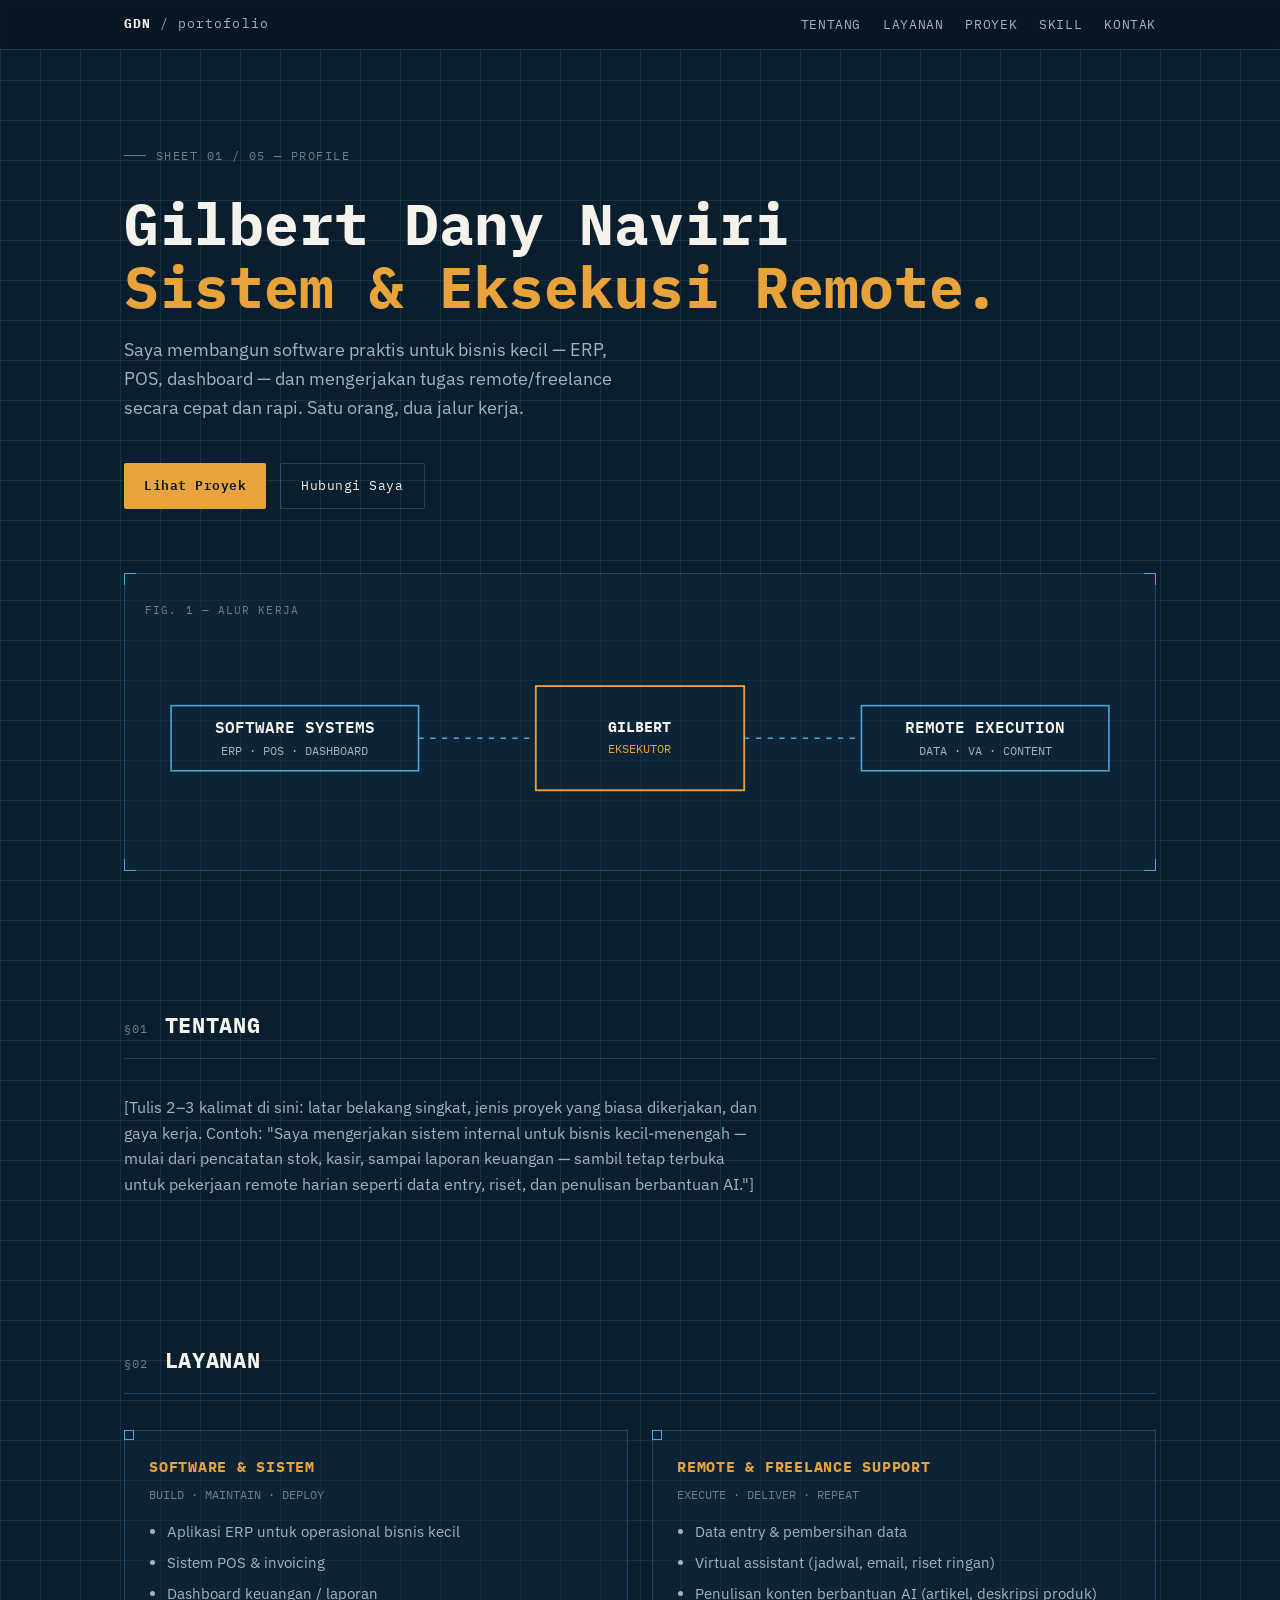
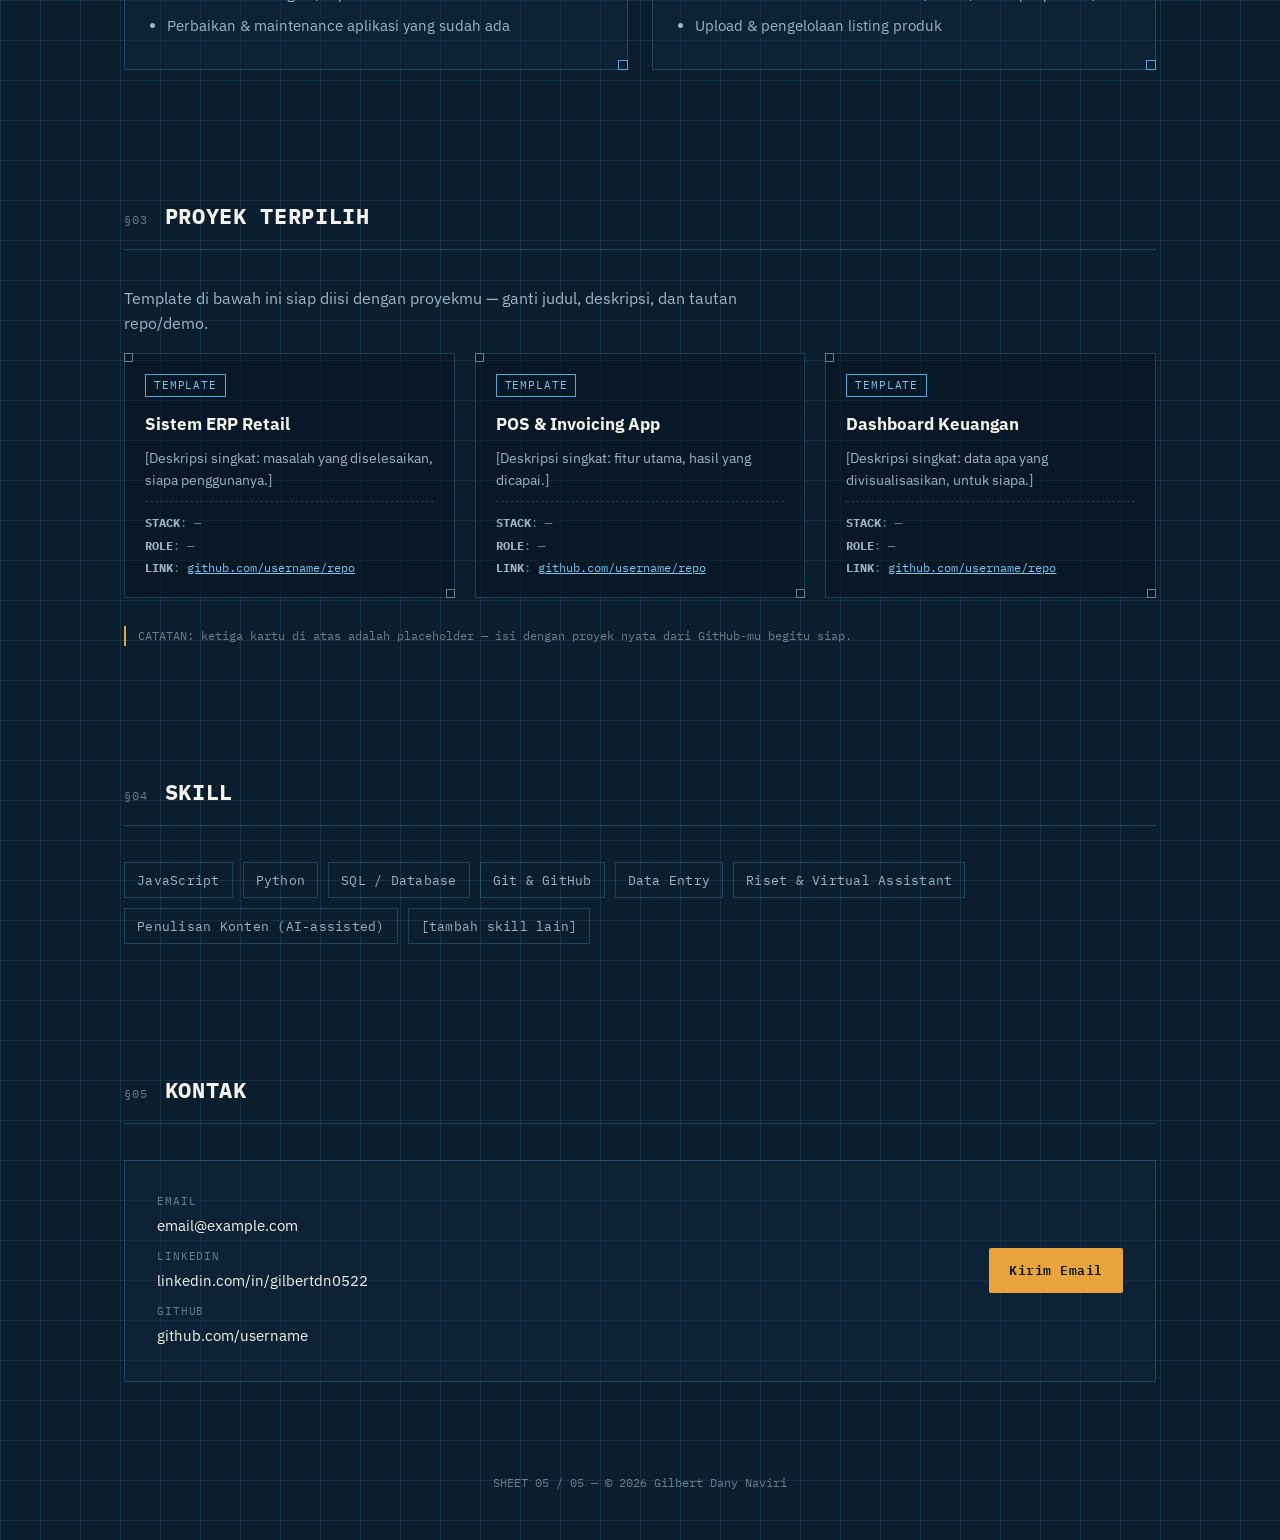
==== index.html @ 2925d651 "Add portfolio homepage" ====
<!DOCTYPE html>
<html lang="id">
<head>
<meta charset="UTF-8">
<meta name="viewport" content="width=device-width, initial-scale=1.0">
<title>Gilbert Dany Naviri — Portofolio</title>
<meta name="description" content="Software systems & remote execution — Gilbert Dany Naviri">
<link rel="preconnect" href="https://fonts.googleapis.com">
<link href="https://fonts.googleapis.com/css2?family=IBM+Plex+Mono:wght@400;500;600;700&family=IBM+Plex+Sans:wght@400;500;600&display=swap" rel="stylesheet">
<style>
  :root{
    --bg:#0b1e2e;
    --bg-deep:#081522;
    --panel:#0f2a3f;
    --grid-line:rgba(79,168,216,0.14);
    --grid-line-strong:rgba(79,168,216,0.28);
    --cyan:#4fa8d8;
    --cyan-bright:#7fc4ea;
    --amber:#e8a33d;
    --paper:#ece9de;
    --ink:#f4f2ea;
    --muted:#9fb4c4;
    --muted-dim:#6b7f8f;
    --radius:2px;
    --maxw:1080px;
  }

  *{box-sizing:border-box;}
  html{scroll-behavior:smooth;}
  body{
    margin:0;
    background:var(--bg);
    background-image:
      linear-gradient(var(--grid-line) 1px, transparent 1px),
      linear-gradient(90deg, var(--grid-line) 1px, transparent 1px);
    background-size: 40px 40px;
    color:var(--ink);
    font-family:'IBM Plex Sans', sans-serif;
    line-height:1.6;
    -webkit-font-smoothing:antialiased;
  }
  a{color:var(--cyan-bright);}
  ::selection{background:var(--amber); color:var(--bg-deep);}

  .mono{font-family:'IBM Plex Mono', monospace;}
  .wrap{max-width:var(--maxw); margin:0 auto; padding:0 24px;}

  /* focus visibility */
  a:focus-visible, button:focus-visible{
    outline:2px solid var(--amber);
    outline-offset:3px;
  }

  @media (prefers-reduced-motion: reduce){
    *{animation-duration:0.001ms !important; animation-iteration-count:1 !important; transition-duration:0.001ms !important;}
  }

  /* ---------- Nav ---------- */
  header.topnav{
    position:sticky; top:0; z-index:50;
    background:rgba(8,21,34,0.88);
    backdrop-filter:blur(6px);
    border-bottom:1px solid var(--grid-line-strong);
  }
  .topnav-inner{
    max-width:var(--maxw); margin:0 auto; padding:14px 24px;
    display:flex; align-items:center; justify-content:space-between;
  }
  .brand{
    font-family:'IBM Plex Mono', monospace;
    font-size:13px; letter-spacing:0.08em;
    color:var(--muted);
  }
  .brand strong{color:var(--ink);}
  nav.links{display:flex; gap:22px; font-family:'IBM Plex Mono', monospace; font-size:12.5px; letter-spacing:0.05em;}
  nav.links a{color:var(--muted); text-decoration:none; text-transform:uppercase;}
  nav.links a:hover{color:var(--cyan-bright);}
  @media (max-width:640px){ nav.links{display:none;} }

  /* ---------- Hero ---------- */
  .hero{
    padding:96px 0 72px;
    position:relative;
  }
  .sheet-label{
    font-family:'IBM Plex Mono', monospace;
    font-size:12px; color:var(--muted-dim);
    letter-spacing:0.12em; text-transform:uppercase;
    display:flex; align-items:center; gap:10px;
    margin-bottom:28px;
  }
  .sheet-label::before{
    content:""; width:22px; height:1px; background:var(--muted-dim);
  }
  h1.title{
    font-family:'IBM Plex Mono', monospace;
    font-weight:700;
    font-size:clamp(34px, 6vw, 58px);
    line-height:1.08;
    margin:0 0 18px;
    color:var(--ink);
  }
  .title .accent{color:var(--amber);}
  .tagline{
    font-size:18px; color:var(--muted); max-width:520px; margin:0 0 40px;
  }
  .cta-row{display:flex; gap:14px; flex-wrap:wrap; margin-bottom:64px;}
  .btn{
    font-family:'IBM Plex Mono', monospace; font-size:13px; letter-spacing:0.04em;
    text-decoration:none; padding:12px 20px; border-radius:var(--radius);
    display:inline-block; transition:transform .15s ease, background .15s ease;
  }
  .btn.primary{background:var(--amber); color:var(--bg-deep); font-weight:600;}
  .btn.primary:hover{transform:translateY(-2px);}
  .btn.ghost{border:1px solid var(--grid-line-strong); color:var(--ink);}
  .btn.ghost:hover{border-color:var(--cyan-bright); color:var(--cyan-bright);}

  /* ---------- Diagram (signature element) ---------- */
  .diagram-frame{
    border:1px solid var(--grid-line-strong);
    background:rgba(15,42,63,0.5);
    padding:28px 20px 20px;
    position:relative;
  }
  .diagram-frame .corner{
    position:absolute; width:12px; height:12px;
    border:1.5px solid var(--cyan);
  }
  .corner.tl{top:-1px; left:-1px; border-right:none; border-bottom:none;}
  .corner.tr{top:-1px; right:-1px; border-left:none; border-bottom:none;}
  .corner.bl{bottom:-1px; left:-1px; border-right:none; border-top:none;}
  .corner.br{bottom:-1px; right:-1px; border-left:none; border-top:none;}
  .diagram-caption{
    font-family:'IBM Plex Mono', monospace; font-size:11px; color:var(--muted-dim);
    text-transform:uppercase; letter-spacing:0.1em; margin-bottom:14px;
  }
  svg.diagram text{font-family:'IBM Plex Mono', monospace;}
  .dash{stroke-dasharray:4 5; animation:march 1.6s linear infinite;}
  @keyframes march{to{stroke-dashoffset:-18;}}

  /* ---------- Sections ---------- */
  section{padding:64px 0;}
  .section-head{
    display:flex; align-items:baseline; gap:16px; margin-bottom:36px;
    border-bottom:1px solid var(--grid-line-strong); padding-bottom:16px;
  }
  .section-head .tag{
    font-family:'IBM Plex Mono', monospace; font-size:12px; color:var(--muted-dim);
    letter-spacing:0.1em;
  }
  .section-head h2{
    font-family:'IBM Plex Mono', monospace; font-size:22px; margin:0; color:var(--ink);
    text-transform:uppercase; letter-spacing:0.03em;
  }

  p.lead{color:var(--muted); max-width:640px; font-size:16px;}

  /* services */
  .grid-2{display:grid; grid-template-columns:1fr 1fr; gap:24px;}
  @media (max-width:760px){ .grid-2{grid-template-columns:1fr;} }
  .spec-card{
    border:1px solid var(--grid-line-strong); background:rgba(15,42,63,0.4);
    padding:24px; position:relative;
  }
  .spec-card .corner{position:absolute; width:10px; height:10px; border:1.5px solid var(--cyan);}
  .spec-card h3{
    font-family:'IBM Plex Mono', monospace; font-size:15px; text-transform:uppercase;
    letter-spacing:0.05em; margin:0 0 6px; color:var(--amber);
  }
  .spec-card .sub{font-size:12px; color:var(--muted-dim); font-family:'IBM Plex Mono', monospace; margin-bottom:16px;}
  .spec-card ul{margin:0; padding-left:18px; color:var(--muted);}
  .spec-card li{margin-bottom:8px; font-size:14.5px;}

  /* selected work */
  .work-grid{display:grid; grid-template-columns:repeat(3,1fr); gap:20px;}
  @media (max-width:900px){ .work-grid{grid-template-columns:1fr;} }
  .work-card{
    border:1px solid var(--grid-line-strong); background:rgba(8,21,34,0.55);
    padding:20px; position:relative; display:flex; flex-direction:column; gap:10px;
  }
  .work-card .corner{position:absolute; width:9px; height:9px; border:1.5px solid var(--muted-dim);}
  .work-card .status{
    align-self:flex-start; font-family:'IBM Plex Mono', monospace; font-size:10.5px;
    letter-spacing:0.08em; text-transform:uppercase; color:var(--cyan-bright);
    border:1px solid var(--cyan); padding:2px 8px;
  }
  .work-card h4{margin:4px 0 0; font-size:17px; color:var(--ink);}
  .work-card p{margin:0; font-size:13.5px; color:var(--muted);}
  .fields{
    margin-top:auto; padding-top:12px; border-top:1px dashed var(--grid-line-strong);
    font-family:'IBM Plex Mono', monospace; font-size:11.5px; color:var(--muted-dim);
    display:flex; flex-direction:column; gap:4px;
  }
  .fields b{color:var(--muted);}
  .placeholder-note{
    margin-top:28px; font-family:'IBM Plex Mono', monospace; font-size:12px;
    color:var(--muted-dim); border-left:2px solid var(--amber); padding-left:12px;
  }

  /* skills */
  .tags{display:flex; flex-wrap:wrap; gap:10px;}
  .tag-chip{
    font-family:'IBM Plex Mono', monospace; font-size:12.5px;
    border:1px solid var(--grid-line-strong); color:var(--muted);
    padding:7px 12px; letter-spacing:0.02em;
  }

  /* contact */
  .contact-panel{
    border:1px solid var(--grid-line-strong); background:rgba(15,42,63,0.4);
    padding:32px; display:flex; flex-wrap:wrap; gap:32px; justify-content:space-between; align-items:center;
  }
  .contact-list{display:flex; flex-direction:column; gap:10px;}
  .contact-list a{color:var(--ink); text-decoration:none; font-size:15px;}
  .contact-list a:hover{color:var(--amber);}
  .contact-list .k{
    font-family:'IBM Plex Mono', monospace; font-size:11px; color:var(--muted-dim);
    text-transform:uppercase; letter-spacing:0.08em; display:block; margin-bottom:2px;
  }

  footer{
    padding:28px 0 48px; text-align:center;
    font-family:'IBM Plex Mono', monospace; font-size:11.5px; color:var(--muted-dim);
  }
</style>
</head>
<body>

<header class="topnav">
  <div class="topnav-inner">
    <div class="brand mono"><strong>GDN</strong> / portofolio</div>
    <nav class="links">
      <a href="#about">Tentang</a>
      <a href="#services">Layanan</a>
      <a href="#work">Proyek</a>
      <a href="#skills">Skill</a>
      <a href="#contact">Kontak</a>
    </nav>
  </div>
</header>

<main class="wrap">

  <!-- HERO -->
  <section class="hero" id="top">
    <div class="sheet-label">SHEET 01 / 05 — PROFILE</div>
    <h1 class="title">Gilbert Dany Naviri<br><span class="accent">Sistem &amp; Eksekusi Remote.</span></h1>
    <p class="tagline">Saya membangun software praktis untuk bisnis kecil — ERP, POS, dashboard — dan mengerjakan tugas remote/freelance secara cepat dan rapi. Satu orang, dua jalur kerja.</p>
    <div class="cta-row">
      <a class="btn primary" href="#work">Lihat Proyek</a>
      <a class="btn ghost" href="#contact">Hubungi Saya</a>
    </div>

    <div class="diagram-frame">
      <span class="corner tl"></span><span class="corner tr"></span><span class="corner bl"></span><span class="corner br"></span>
      <div class="diagram-caption">FIG. 1 — ALUR KERJA</div>
      <svg class="diagram" viewBox="0 0 760 160" width="100%" height="auto" role="img" aria-label="Diagram dua jalur kerja: Software Systems dan Remote Execution, terhubung melalui Gilbert Dany Naviri">
        <!-- left node -->
        <rect x="20" y="55" width="190" height="50" fill="none" stroke="#4fa8d8" stroke-width="1.2"/>
        <text x="115" y="76" fill="#f4f2ea" font-size="12" text-anchor="middle" font-weight="600">SOFTWARE SYSTEMS</text>
        <text x="115" y="93" fill="#9fb4c4" font-size="9.5" text-anchor="middle">ERP · POS · DASHBOARD</text>

        <!-- center node -->
        <rect x="300" y="40" width="160" height="80" fill="none" stroke="#e8a33d" stroke-width="1.4"/>
        <text x="380" y="75" fill="#f4f2ea" font-size="11.5" text-anchor="middle" font-weight="700">GILBERT</text>
        <text x="380" y="91" fill="#e8a33d" font-size="9.5" text-anchor="middle">EKSEKUTOR</text>

        <!-- right node -->
        <rect x="550" y="55" width="190" height="50" fill="none" stroke="#4fa8d8" stroke-width="1.2"/>
        <text x="645" y="76" fill="#f4f2ea" font-size="12" text-anchor="middle" font-weight="600">REMOTE EXECUTION</text>
        <text x="645" y="93" fill="#9fb4c4" font-size="9.5" text-anchor="middle">DATA · VA · CONTENT</text>

        <!-- connectors -->
        <line x1="210" y1="80" x2="300" y2="80" stroke="#4fa8d8" stroke-width="1.2" class="dash"/>
        <line x1="460" y1="80" x2="550" y2="80" stroke="#4fa8d8" stroke-width="1.2" class="dash"/>
      </svg>
    </div>
  </section>

  <!-- ABOUT -->
  <section id="about">
    <div class="section-head"><span class="tag mono">§01</span><h2>Tentang</h2></div>
    <p class="lead">
      [Tulis 2–3 kalimat di sini: latar belakang singkat, jenis proyek yang biasa dikerjakan, dan gaya kerja.
      Contoh: "Saya mengerjakan sistem internal untuk bisnis kecil-menengah — mulai dari pencatatan stok,
      kasir, sampai laporan keuangan — sambil tetap terbuka untuk pekerjaan remote harian seperti data entry,
      riset, dan penulisan berbantuan AI."]
    </p>
  </section>

  <!-- SERVICES -->
  <section id="services">
    <div class="section-head"><span class="tag mono">§02</span><h2>Layanan</h2></div>
    <div class="grid-2">
      <div class="spec-card">
        <span class="corner tl"></span><span class="corner br"></span>
        <h3>Software &amp; Sistem</h3>
        <div class="sub mono">BUILD · MAINTAIN · DEPLOY</div>
        <ul>
          <li>Aplikasi ERP untuk operasional bisnis kecil</li>
          <li>Sistem POS &amp; invoicing</li>
          <li>Dashboard keuangan / laporan</li>
          <li>Perbaikan &amp; maintenance aplikasi yang sudah ada</li>
        </ul>
      </div>
      <div class="spec-card">
        <span class="corner tl"></span><span class="corner br"></span>
        <h3>Remote &amp; Freelance Support</h3>
        <div class="sub mono">EXECUTE · DELIVER · REPEAT</div>
        <ul>
          <li>Data entry &amp; pembersihan data</li>
          <li>Virtual assistant (jadwal, email, riset ringan)</li>
          <li>Penulisan konten berbantuan AI (artikel, deskripsi produk)</li>
          <li>Upload &amp; pengelolaan listing produk</li>
        </ul>
      </div>
    </div>
  </section>

  <!-- SELECTED WORK -->
  <section id="work">
    <div class="section-head"><span class="tag mono">§03</span><h2>Proyek Terpilih</h2></div>
    <p class="lead">Template di bawah ini siap diisi dengan proyekmu — ganti judul, deskripsi, dan tautan repo/demo.</p>

    <div class="work-grid">
      <div class="work-card">
        <span class="corner tl"></span><span class="corner br"></span>
        <span class="status mono">TEMPLATE</span>
        <h4>Sistem ERP Retail</h4>
        <p>[Deskripsi singkat: masalah yang diselesaikan, siapa penggunanya.]</p>
        <div class="fields">
          <div><b>STACK</b>: —</div>
          <div><b>ROLE</b>: —</div>
          <div><b>LINK</b>: <a href="#">github.com/username/repo</a></div>
        </div>
      </div>

      <div class="work-card">
        <span class="corner tl"></span><span class="corner br"></span>
        <span class="status mono">TEMPLATE</span>
        <h4>POS &amp; Invoicing App</h4>
        <p>[Deskripsi singkat: fitur utama, hasil yang dicapai.]</p>
        <div class="fields">
          <div><b>STACK</b>: —</div>
          <div><b>ROLE</b>: —</div>
          <div><b>LINK</b>: <a href="#">github.com/username/repo</a></div>
        </div>
      </div>

      <div class="work-card">
        <span class="corner tl"></span><span class="corner br"></span>
        <span class="status mono">TEMPLATE</span>
        <h4>Dashboard Keuangan</h4>
        <p>[Deskripsi singkat: data apa yang divisualisasikan, untuk siapa.]</p>
        <div class="fields">
          <div><b>STACK</b>: —</div>
          <div><b>ROLE</b>: —</div>
          <div><b>LINK</b>: <a href="#">github.com/username/repo</a></div>
        </div>
      </div>
    </div>
    <div class="placeholder-note">CATATAN: ketiga kartu di atas adalah placeholder — isi dengan proyek nyata dari GitHub-mu begitu siap.</div>
  </section>

  <!-- SKILLS -->
  <section id="skills">
    <div class="section-head"><span class="tag mono">§04</span><h2>Skill</h2></div>
    <div class="tags">
      <span class="tag-chip">JavaScript</span>
      <span class="tag-chip">Python</span>
      <span class="tag-chip">SQL / Database</span>
      <span class="tag-chip">Git &amp; GitHub</span>
      <span class="tag-chip">Data Entry</span>
      <span class="tag-chip">Riset &amp; Virtual Assistant</span>
      <span class="tag-chip">Penulisan Konten (AI-assisted)</span>
      <span class="tag-chip">[tambah skill lain]</span>
    </div>
  </section>

  <!-- CONTACT -->
  <section id="contact">
    <div class="section-head"><span class="tag mono">§05</span><h2>Kontak</h2></div>
    <div class="contact-panel">
      <div class="contact-list">
        <div><span class="k">Email</span><a href="mailto:email@example.com">email@example.com</a></div>
        <div><span class="k">LinkedIn</span><a href="https://www.linkedin.com/in/gilbertdn0522/" target="_blank" rel="noopener">linkedin.com/in/gilbertdn0522</a></div>
        <div><span class="k">GitHub</span><a href="#" target="_blank" rel="noopener">github.com/username</a></div>
      </div>
      <a class="btn primary" href="mailto:email@example.com">Kirim Email</a>
    </div>
  </section>

</main>

<footer>
  SHEET 05 / 05 — © <span id="year"></span> Gilbert Dany Naviri
</footer>

<script>
  document.getElementById('year').textContent = new Date().getFullYear();
</script>
</body>
</html>
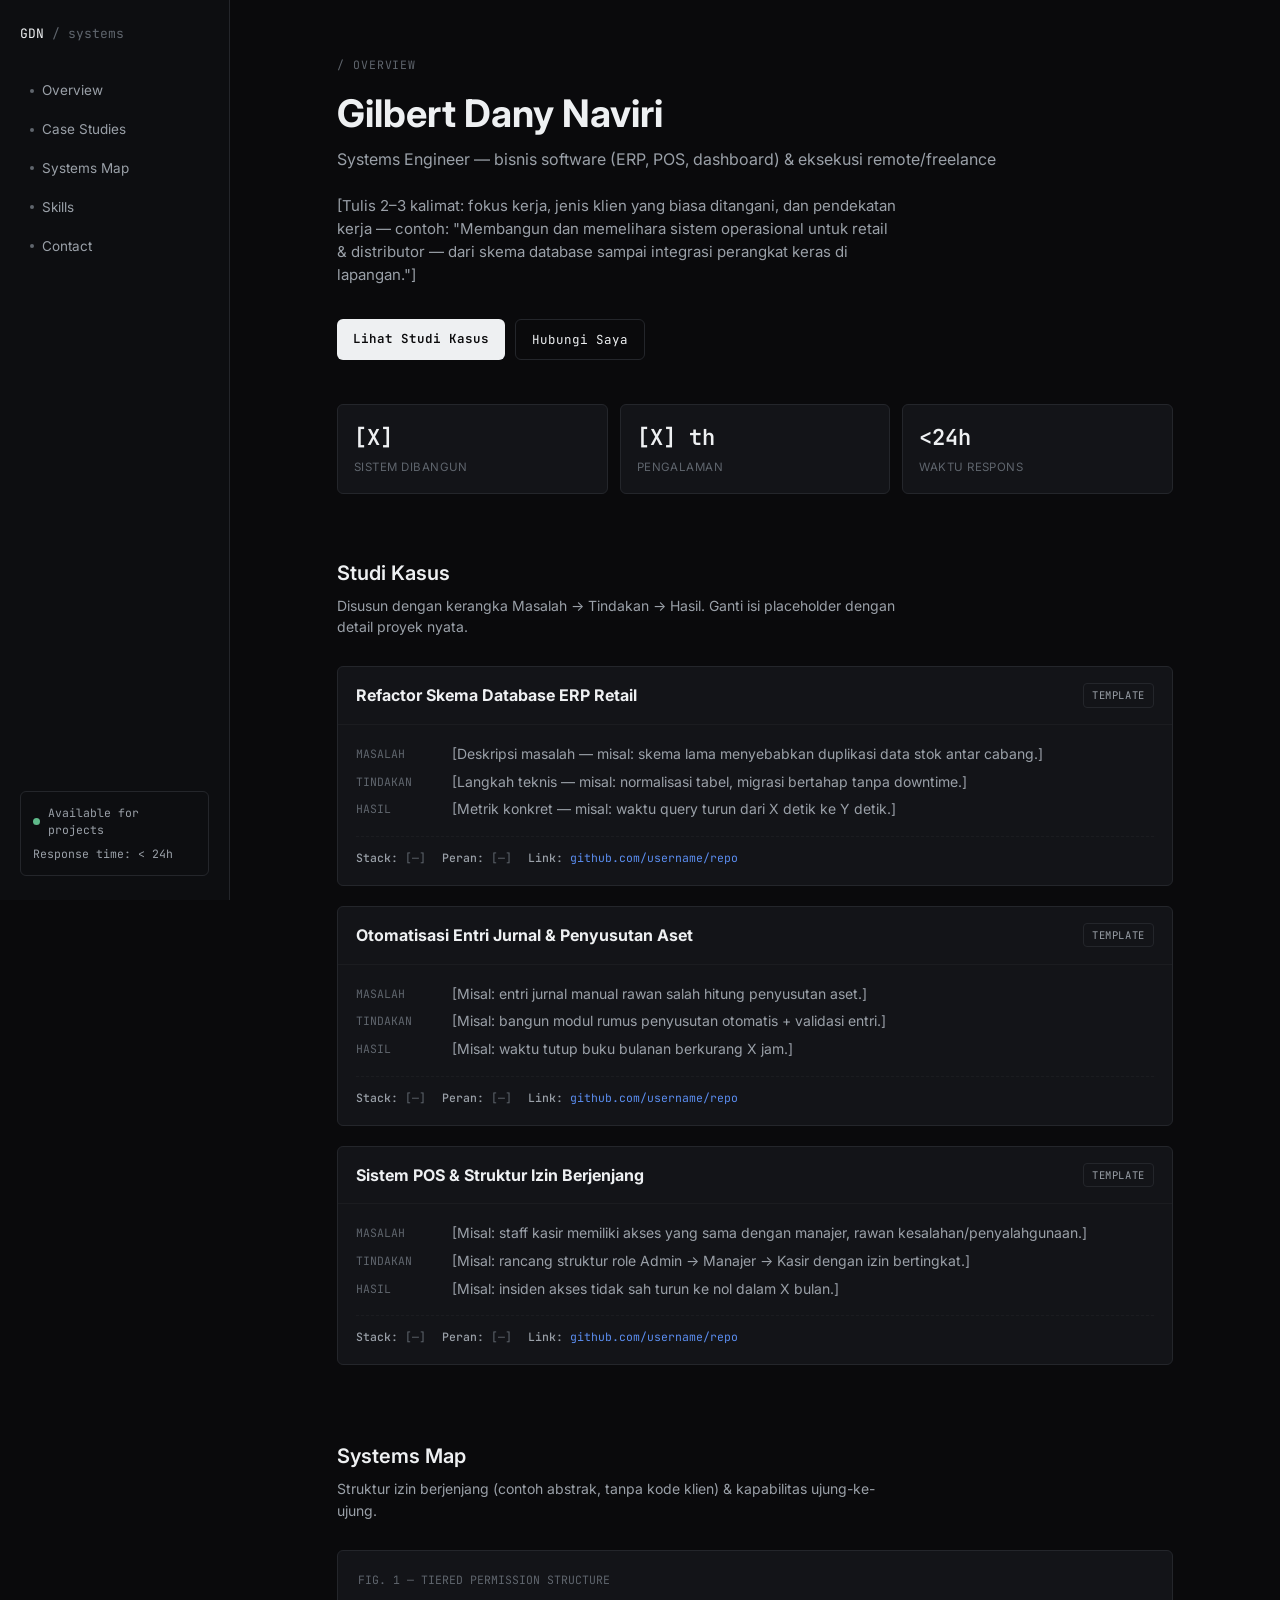
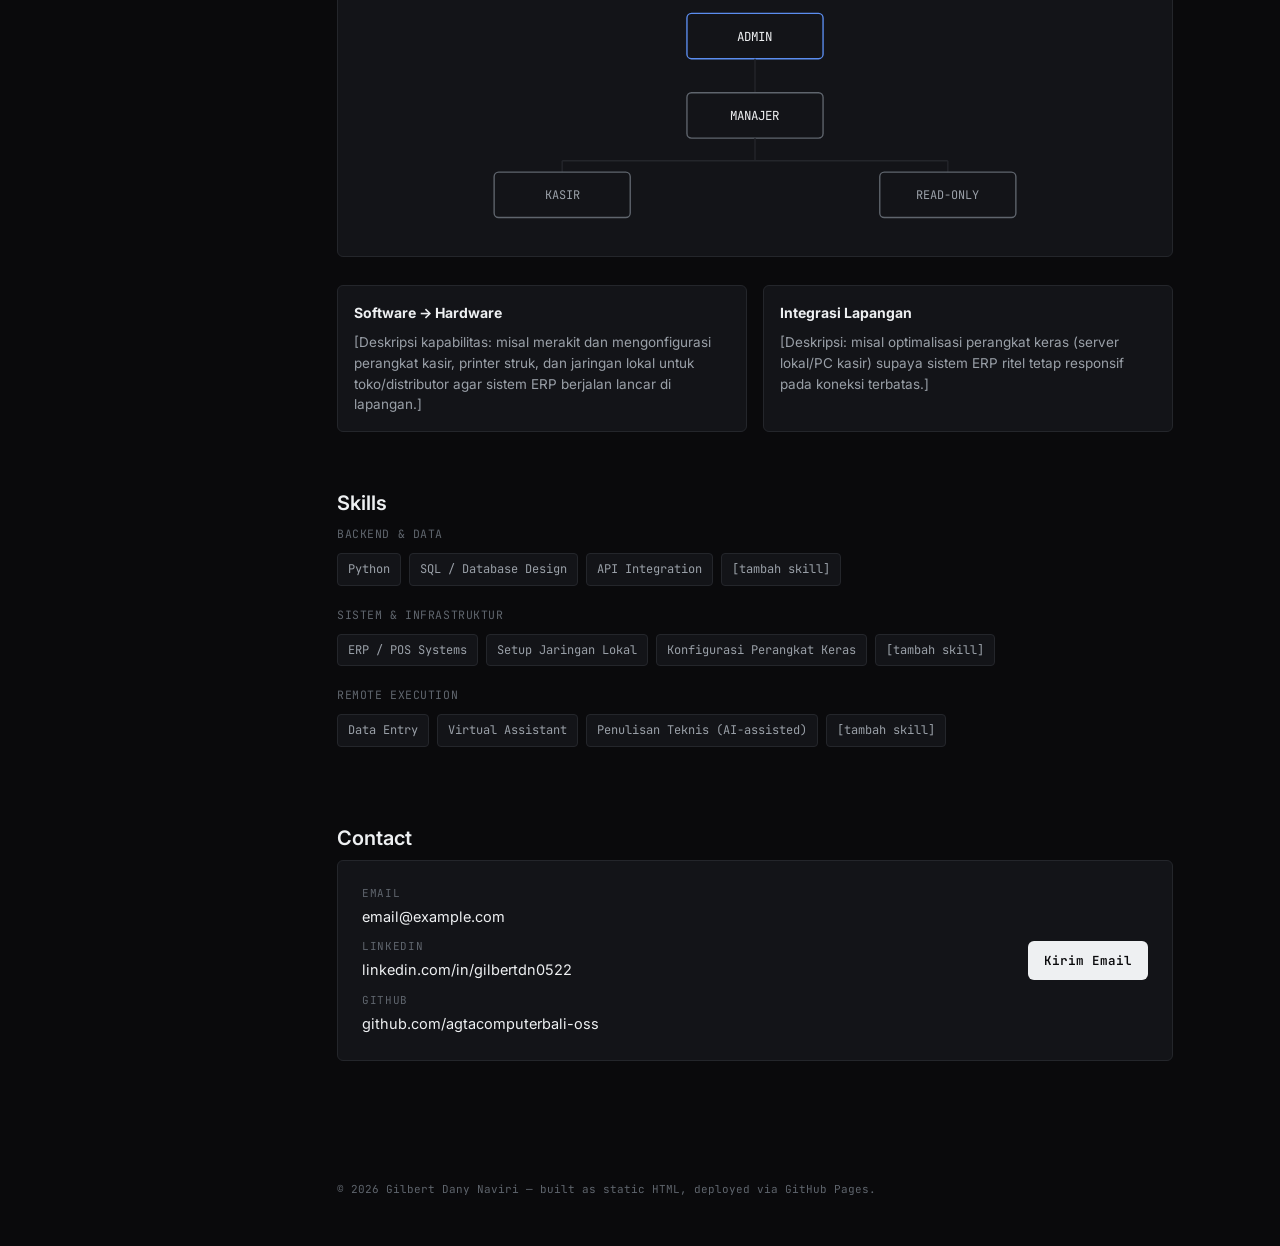
==== commit 62bf43fc: "Update print statement from 'Hello' to 'Goodbye'" ====
--- a/index.html
+++ b/index.html
@@ -3,398 +3,358 @@
 <head>
 <meta charset="UTF-8">
 <meta name="viewport" content="width=device-width, initial-scale=1.0">
-<title>Gilbert Dany Naviri — Portofolio</title>
-<meta name="description" content="Software systems & remote execution — Gilbert Dany Naviri">
+<title>Gilbert Dany Naviri — Systems Engineer</title>
+<meta name="description" content="Software systems & end-to-end infrastructure — Gilbert Dany Naviri">
 <link rel="preconnect" href="https://fonts.googleapis.com">
-<link href="https://fonts.googleapis.com/css2?family=IBM+Plex+Mono:wght@400;500;600;700&family=IBM+Plex+Sans:wght@400;500;600&display=swap" rel="stylesheet">
+<link href="https://fonts.googleapis.com/css2?family=Inter:wght@400;500;600;700&family=JetBrains+Mono:wght@400;500;600&display=swap" rel="stylesheet">
 <style>
   :root{
-    --bg:#0b1e2e;
-    --bg-deep:#081522;
-    --panel:#0f2a3f;
-    --grid-line:rgba(79,168,216,0.14);
-    --grid-line-strong:rgba(79,168,216,0.28);
-    --cyan:#4fa8d8;
-    --cyan-bright:#7fc4ea;
-    --amber:#e8a33d;
-    --paper:#ece9de;
-    --ink:#f4f2ea;
-    --muted:#9fb4c4;
-    --muted-dim:#6b7f8f;
-    --radius:2px;
-    --maxw:1080px;
-  }
-
+    --bg:#0a0a0c;
+    --bg-elevated:#131418;
+    --sidebar:#0d0e11;
+    --border:#24262b;
+    --border-soft:#1b1c20;
+    --text:#eef0f2;
+    --text-2:#9aa0a8;
+    --text-3:#5f656d;
+    --accent:#5b8def;
+    --ok:#5fb98a;
+    --radius:6px;
+    --sidebar-w:230px;
+  }
   *{box-sizing:border-box;}
   html{scroll-behavior:smooth;}
   body{
-    margin:0;
-    background:var(--bg);
-    background-image:
-      linear-gradient(var(--grid-line) 1px, transparent 1px),
-      linear-gradient(90deg, var(--grid-line) 1px, transparent 1px);
-    background-size: 40px 40px;
-    color:var(--ink);
-    font-family:'IBM Plex Sans', sans-serif;
-    line-height:1.6;
+    margin:0; background:var(--bg); color:var(--text);
+    font-family:'Inter', sans-serif; line-height:1.55;
     -webkit-font-smoothing:antialiased;
   }
-  a{color:var(--cyan-bright);}
-  ::selection{background:var(--amber); color:var(--bg-deep);}
-
-  .mono{font-family:'IBM Plex Mono', monospace;}
-  .wrap{max-width:var(--maxw); margin:0 auto; padding:0 24px;}
-
-  /* focus visibility */
-  a:focus-visible, button:focus-visible{
-    outline:2px solid var(--amber);
-    outline-offset:3px;
-  }
-
-  @media (prefers-reduced-motion: reduce){
-    *{animation-duration:0.001ms !important; animation-iteration-count:1 !important; transition-duration:0.001ms !important;}
-  }
-
-  /* ---------- Nav ---------- */
-  header.topnav{
-    position:sticky; top:0; z-index:50;
-    background:rgba(8,21,34,0.88);
-    backdrop-filter:blur(6px);
-    border-bottom:1px solid var(--grid-line-strong);
-  }
-  .topnav-inner{
-    max-width:var(--maxw); margin:0 auto; padding:14px 24px;
-    display:flex; align-items:center; justify-content:space-between;
-  }
-  .brand{
-    font-family:'IBM Plex Mono', monospace;
-    font-size:13px; letter-spacing:0.08em;
-    color:var(--muted);
-  }
-  .brand strong{color:var(--ink);}
-  nav.links{display:flex; gap:22px; font-family:'IBM Plex Mono', monospace; font-size:12.5px; letter-spacing:0.05em;}
-  nav.links a{color:var(--muted); text-decoration:none; text-transform:uppercase;}
-  nav.links a:hover{color:var(--cyan-bright);}
-  @media (max-width:640px){ nav.links{display:none;} }
-
-  /* ---------- Hero ---------- */
-  .hero{
-    padding:96px 0 72px;
-    position:relative;
-  }
-  .sheet-label{
-    font-family:'IBM Plex Mono', monospace;
-    font-size:12px; color:var(--muted-dim);
-    letter-spacing:0.12em; text-transform:uppercase;
-    display:flex; align-items:center; gap:10px;
-    margin-bottom:28px;
-  }
-  .sheet-label::before{
-    content:""; width:22px; height:1px; background:var(--muted-dim);
-  }
-  h1.title{
-    font-family:'IBM Plex Mono', monospace;
-    font-weight:700;
-    font-size:clamp(34px, 6vw, 58px);
-    line-height:1.08;
-    margin:0 0 18px;
-    color:var(--ink);
-  }
-  .title .accent{color:var(--amber);}
-  .tagline{
-    font-size:18px; color:var(--muted); max-width:520px; margin:0 0 40px;
-  }
-  .cta-row{display:flex; gap:14px; flex-wrap:wrap; margin-bottom:64px;}
+  .mono{font-family:'JetBrains Mono', monospace;}
+  a{color:var(--accent); text-decoration:none;}
+  a:hover{text-decoration:underline;}
+  ::selection{background:var(--accent); color:#0a0a0c;}
+  a:focus-visible, button:focus-visible{outline:2px solid var(--accent); outline-offset:2px;}
+  @media (prefers-reduced-motion: reduce){ *{transition:none !important; animation:none !important;} }
+
+  .shell{display:flex; min-height:100vh;}
+
+  .sidebar{
+    width:var(--sidebar-w); flex-shrink:0;
+    background:var(--sidebar); border-right:1px solid var(--border);
+    position:sticky; top:0; height:100vh; overflow-y:auto;
+    padding:24px 20px; display:flex; flex-direction:column; gap:28px;
+  }
+  .brand{font-family:'JetBrains Mono', monospace; font-size:13px; color:var(--text);}
+  .brand .dim{color:var(--text-3);}
+  nav.side-nav{display:flex; flex-direction:column; gap:2px;}
+  nav.side-nav a{
+    color:var(--text-2); font-size:13.5px; padding:8px 10px; border-radius:var(--radius);
+    display:flex; align-items:center; gap:8px; text-decoration:none;
+  }
+  nav.side-nav a:hover{background:var(--bg-elevated); color:var(--text);}
+  nav.side-nav a .dot{width:4px; height:4px; border-radius:50%; background:var(--text-3);}
+
+  .status-box{
+    margin-top:auto; border:1px solid var(--border); border-radius:var(--radius);
+    padding:12px; font-family:'JetBrains Mono', monospace; font-size:11.5px; color:var(--text-2);
+  }
+  .status-box .row{display:flex; align-items:center; gap:8px; margin-bottom:6px;}
+  .status-box .row:last-child{margin-bottom:0;}
+  .pulse{width:7px; height:7px; border-radius:50%; background:var(--ok); flex-shrink:0;}
+
+  @media (max-width:880px){
+    .shell{flex-direction:column;}
+    .sidebar{
+      width:100%; height:auto; position:static; flex-direction:row;
+      align-items:center; overflow-x:auto; padding:14px 18px; gap:24px;
+    }
+    nav.side-nav{flex-direction:row; gap:4px;}
+    .status-box{margin-top:0; margin-left:auto; white-space:nowrap;}
+  }
+
+  main{flex:1; min-width:0;}
+  .container{max-width:900px; margin:0 auto; padding:56px 32px 96px;}
+  @media (max-width:640px){ .container{padding:36px 18px 72px;} }
+
+  section{scroll-margin-top:24px; padding-top:56px;}
+  section:first-of-type{padding-top:0;}
+
+  .eyebrow{
+    font-family:'JetBrains Mono', monospace; font-size:11.5px; letter-spacing:0.08em;
+    text-transform:uppercase; color:var(--text-3); margin-bottom:10px;
+  }
+  h1.name{font-size:clamp(28px,4vw,38px); font-weight:700; margin:0 0 4px; color:var(--text);}
+  .role{font-size:16px; color:var(--text-2); margin:0 0 22px;}
+  p.lead{color:var(--text-2); max-width:560px; font-size:15px; margin:0 0 32px;}
+
+  .cta-row{display:flex; gap:10px; flex-wrap:wrap; margin-bottom:44px;}
   .btn{
-    font-family:'IBM Plex Mono', monospace; font-size:13px; letter-spacing:0.04em;
-    text-decoration:none; padding:12px 20px; border-radius:var(--radius);
-    display:inline-block; transition:transform .15s ease, background .15s ease;
-  }
-  .btn.primary{background:var(--amber); color:var(--bg-deep); font-weight:600;}
-  .btn.primary:hover{transform:translateY(-2px);}
-  .btn.ghost{border:1px solid var(--grid-line-strong); color:var(--ink);}
-  .btn.ghost:hover{border-color:var(--cyan-bright); color:var(--cyan-bright);}
-
-  /* ---------- Diagram (signature element) ---------- */
-  .diagram-frame{
-    border:1px solid var(--grid-line-strong);
-    background:rgba(15,42,63,0.5);
-    padding:28px 20px 20px;
-    position:relative;
-  }
-  .diagram-frame .corner{
-    position:absolute; width:12px; height:12px;
-    border:1.5px solid var(--cyan);
-  }
-  .corner.tl{top:-1px; left:-1px; border-right:none; border-bottom:none;}
-  .corner.tr{top:-1px; right:-1px; border-left:none; border-bottom:none;}
-  .corner.bl{bottom:-1px; left:-1px; border-right:none; border-top:none;}
-  .corner.br{bottom:-1px; right:-1px; border-left:none; border-top:none;}
-  .diagram-caption{
-    font-family:'IBM Plex Mono', monospace; font-size:11px; color:var(--muted-dim);
-    text-transform:uppercase; letter-spacing:0.1em; margin-bottom:14px;
-  }
-  svg.diagram text{font-family:'IBM Plex Mono', monospace;}
-  .dash{stroke-dasharray:4 5; animation:march 1.6s linear infinite;}
-  @keyframes march{to{stroke-dashoffset:-18;}}
-
-  /* ---------- Sections ---------- */
-  section{padding:64px 0;}
-  .section-head{
-    display:flex; align-items:baseline; gap:16px; margin-bottom:36px;
-    border-bottom:1px solid var(--grid-line-strong); padding-bottom:16px;
-  }
-  .section-head .tag{
-    font-family:'IBM Plex Mono', monospace; font-size:12px; color:var(--muted-dim);
-    letter-spacing:0.1em;
-  }
-  .section-head h2{
-    font-family:'IBM Plex Mono', monospace; font-size:22px; margin:0; color:var(--ink);
-    text-transform:uppercase; letter-spacing:0.03em;
-  }
-
-  p.lead{color:var(--muted); max-width:640px; font-size:16px;}
-
-  /* services */
-  .grid-2{display:grid; grid-template-columns:1fr 1fr; gap:24px;}
-  @media (max-width:760px){ .grid-2{grid-template-columns:1fr;} }
-  .spec-card{
-    border:1px solid var(--grid-line-strong); background:rgba(15,42,63,0.4);
-    padding:24px; position:relative;
-  }
-  .spec-card .corner{position:absolute; width:10px; height:10px; border:1.5px solid var(--cyan);}
-  .spec-card h3{
-    font-family:'IBM Plex Mono', monospace; font-size:15px; text-transform:uppercase;
-    letter-spacing:0.05em; margin:0 0 6px; color:var(--amber);
-  }
-  .spec-card .sub{font-size:12px; color:var(--muted-dim); font-family:'IBM Plex Mono', monospace; margin-bottom:16px;}
-  .spec-card ul{margin:0; padding-left:18px; color:var(--muted);}
-  .spec-card li{margin-bottom:8px; font-size:14.5px;}
-
-  /* selected work */
-  .work-grid{display:grid; grid-template-columns:repeat(3,1fr); gap:20px;}
-  @media (max-width:900px){ .work-grid{grid-template-columns:1fr;} }
-  .work-card{
-    border:1px solid var(--grid-line-strong); background:rgba(8,21,34,0.55);
-    padding:20px; position:relative; display:flex; flex-direction:column; gap:10px;
-  }
-  .work-card .corner{position:absolute; width:9px; height:9px; border:1.5px solid var(--muted-dim);}
-  .work-card .status{
-    align-self:flex-start; font-family:'IBM Plex Mono', monospace; font-size:10.5px;
-    letter-spacing:0.08em; text-transform:uppercase; color:var(--cyan-bright);
-    border:1px solid var(--cyan); padding:2px 8px;
-  }
-  .work-card h4{margin:4px 0 0; font-size:17px; color:var(--ink);}
-  .work-card p{margin:0; font-size:13.5px; color:var(--muted);}
-  .fields{
-    margin-top:auto; padding-top:12px; border-top:1px dashed var(--grid-line-strong);
-    font-family:'IBM Plex Mono', monospace; font-size:11.5px; color:var(--muted-dim);
-    display:flex; flex-direction:column; gap:4px;
-  }
-  .fields b{color:var(--muted);}
-  .placeholder-note{
-    margin-top:28px; font-family:'IBM Plex Mono', monospace; font-size:12px;
-    color:var(--muted-dim); border-left:2px solid var(--amber); padding-left:12px;
-  }
-
-  /* skills */
-  .tags{display:flex; flex-wrap:wrap; gap:10px;}
+    font-family:'JetBrains Mono', monospace; font-size:12.5px;
+    padding:10px 16px; border-radius:var(--radius); display:inline-block;
+  }
+  .btn.primary{background:var(--text); color:var(--bg); font-weight:600; text-decoration:none;}
+  .btn.ghost{border:1px solid var(--border); color:var(--text); text-decoration:none;}
+  .btn.ghost:hover{border-color:var(--accent); color:var(--accent);}
+
+  .stats{display:grid; grid-template-columns:repeat(3,1fr); gap:12px; margin-bottom:8px;}
+  @media (max-width:560px){ .stats{grid-template-columns:1fr 1fr;} }
+  .stat-card{
+    border:1px solid var(--border); border-radius:var(--radius); background:var(--bg-elevated);
+    padding:16px;
+  }
+  .stat-card .v{font-family:'JetBrains Mono', monospace; font-size:22px; font-weight:600; color:var(--text);}
+  .stat-card .l{font-size:11.5px; color:var(--text-3); margin-top:4px; text-transform:uppercase; letter-spacing:0.04em;}
+
+  h2.section-title{
+    font-size:20px; font-weight:600; margin:0 0 6px; color:var(--text);
+  }
+  p.section-sub{color:var(--text-2); font-size:14px; margin:0 0 28px; max-width:560px;}
+
+  .case{
+    border:1px solid var(--border); border-radius:var(--radius); background:var(--bg-elevated);
+    margin-bottom:20px; overflow:hidden;
+  }
+  .case-head{
+    display:flex; align-items:center; justify-content:space-between; gap:12px;
+    padding:16px 18px; border-bottom:1px solid var(--border-soft);
+  }
+  .case-head h3{margin:0; font-size:16px; color:var(--text);}
+  .badge{
+    font-family:'JetBrains Mono', monospace; font-size:10.5px; letter-spacing:0.06em;
+    text-transform:uppercase; border:1px solid var(--border); color:var(--text-2);
+    padding:3px 8px; border-radius:4px; white-space:nowrap;
+  }
+  .case-body{padding:18px;}
+  .pAR{display:grid; grid-template-columns:80px 1fr; gap:6px 16px; margin-bottom:16px;}
+  .pAR .k{font-family:'JetBrains Mono', monospace; font-size:11.5px; color:var(--text-3); padding-top:2px;}
+  .pAR .v{font-size:14px; color:var(--text-2);}
+  .case-meta{
+    display:flex; gap:16px; flex-wrap:wrap; font-family:'JetBrains Mono', monospace; font-size:11.5px;
+    color:var(--text-3); border-top:1px dashed var(--border-soft); padding-top:12px;
+  }
+  .case-meta b{color:var(--text-2); font-weight:500;}
+
+  .diagram-panel{
+    border:1px solid var(--border); border-radius:var(--radius); background:var(--bg-elevated);
+    padding:20px; margin-bottom:28px;
+  }
+  .diagram-panel .cap{font-family:'JetBrains Mono', monospace; font-size:11.5px; color:var(--text-3); margin-bottom:14px;}
+  svg.flow text{font-family:'JetBrains Mono', monospace;}
+
+  .capability-grid{display:grid; grid-template-columns:1fr 1fr; gap:16px;}
+  @media (max-width:640px){ .capability-grid{grid-template-columns:1fr;} }
+  .cap-card{border:1px solid var(--border); border-radius:var(--radius); padding:16px; background:var(--bg-elevated);}
+  .cap-card h4{margin:0 0 8px; font-size:14px; color:var(--text);}
+  .cap-card p{margin:0; font-size:13.5px; color:var(--text-2);}
+
+  .skill-group{margin-bottom:20px;}
+  .skill-group .k{font-family:'JetBrains Mono', monospace; font-size:11.5px; color:var(--text-3); text-transform:uppercase; letter-spacing:0.05em; margin-bottom:10px;}
+  .tags{display:flex; flex-wrap:wrap; gap:8px;}
   .tag-chip{
-    font-family:'IBM Plex Mono', monospace; font-size:12.5px;
-    border:1px solid var(--grid-line-strong); color:var(--muted);
-    padding:7px 12px; letter-spacing:0.02em;
-  }
-
-  /* contact */
+    font-family:'JetBrains Mono', monospace; font-size:12px; border:1px solid var(--border);
+    color:var(--text-2); padding:6px 10px; border-radius:4px; background:var(--bg-elevated);
+  }
+
   .contact-panel{
-    border:1px solid var(--grid-line-strong); background:rgba(15,42,63,0.4);
-    padding:32px; display:flex; flex-wrap:wrap; gap:32px; justify-content:space-between; align-items:center;
+    border:1px solid var(--border); border-radius:var(--radius); background:var(--bg-elevated);
+    padding:24px; display:flex; flex-wrap:wrap; gap:24px; justify-content:space-between; align-items:center;
   }
   .contact-list{display:flex; flex-direction:column; gap:10px;}
-  .contact-list a{color:var(--ink); text-decoration:none; font-size:15px;}
-  .contact-list a:hover{color:var(--amber);}
-  .contact-list .k{
-    font-family:'IBM Plex Mono', monospace; font-size:11px; color:var(--muted-dim);
-    text-transform:uppercase; letter-spacing:0.08em; display:block; margin-bottom:2px;
-  }
-
-  footer{
-    padding:28px 0 48px; text-align:center;
-    font-family:'IBM Plex Mono', monospace; font-size:11.5px; color:var(--muted-dim);
-  }
+  .contact-list a{color:var(--text); font-size:14.5px;}
+  .contact-list .k{font-family:'JetBrains Mono', monospace; font-size:11px; color:var(--text-3); text-transform:uppercase; letter-spacing:0.06em; display:block; margin-bottom:2px;}
+
+  footer{padding:24px 32px 48px; font-family:'JetBrains Mono', monospace; font-size:11px; color:var(--text-3); max-width:900px; margin:0 auto;}
 </style>
 </head>
 <body>
 
-<header class="topnav">
-  <div class="topnav-inner">
-    <div class="brand mono"><strong>GDN</strong> / portofolio</div>
-    <nav class="links">
-      <a href="#about">Tentang</a>
-      <a href="#services">Layanan</a>
-      <a href="#work">Proyek</a>
-      <a href="#skills">Skill</a>
-      <a href="#contact">Kontak</a>
+<div class="shell">
+  <aside class="sidebar">
+    <div class="brand">GDN<span class="dim"> / systems</span></div>
+    <nav class="side-nav">
+      <a href="#overview"><span class="dot"></span>Overview</a>
+      <a href="#cases"><span class="dot"></span>Case Studies</a>
+      <a href="#systems-map"><span class="dot"></span>Systems Map</a>
+      <a href="#skills"><span class="dot"></span>Skills</a>
+      <a href="#contact"><span class="dot"></span>Contact</a>
     </nav>
-  </div>
-</header>
-
-<main class="wrap">
-
-  <!-- HERO -->
-  <section class="hero" id="top">
-    <div class="sheet-label">SHEET 01 / 05 — PROFILE</div>
-    <h1 class="title">Gilbert Dany Naviri<br><span class="accent">Sistem &amp; Eksekusi Remote.</span></h1>
-    <p class="tagline">Saya membangun software praktis untuk bisnis kecil — ERP, POS, dashboard — dan mengerjakan tugas remote/freelance secara cepat dan rapi. Satu orang, dua jalur kerja.</p>
-    <div class="cta-row">
-      <a class="btn primary" href="#work">Lihat Proyek</a>
-      <a class="btn ghost" href="#contact">Hubungi Saya</a>
+    <div class="status-box">
+      <div class="row"><span class="pulse"></span>Available for projects</div>
+      <div class="row">Response time: &lt; 24h</div>
     </div>
-
-    <div class="diagram-frame">
-      <span class="corner tl"></span><span class="corner tr"></span><span class="corner bl"></span><span class="corner br"></span>
-      <div class="diagram-caption">FIG. 1 — ALUR KERJA</div>
-      <svg class="diagram" viewBox="0 0 760 160" width="100%" height="auto" role="img" aria-label="Diagram dua jalur kerja: Software Systems dan Remote Execution, terhubung melalui Gilbert Dany Naviri">
-        <!-- left node -->
-        <rect x="20" y="55" width="190" height="50" fill="none" stroke="#4fa8d8" stroke-width="1.2"/>
-        <text x="115" y="76" fill="#f4f2ea" font-size="12" text-anchor="middle" font-weight="600">SOFTWARE SYSTEMS</text>
-        <text x="115" y="93" fill="#9fb4c4" font-size="9.5" text-anchor="middle">ERP · POS · DASHBOARD</text>
-
-        <!-- center node -->
-        <rect x="300" y="40" width="160" height="80" fill="none" stroke="#e8a33d" stroke-width="1.4"/>
-        <text x="380" y="75" fill="#f4f2ea" font-size="11.5" text-anchor="middle" font-weight="700">GILBERT</text>
-        <text x="380" y="91" fill="#e8a33d" font-size="9.5" text-anchor="middle">EKSEKUTOR</text>
-
-        <!-- right node -->
-        <rect x="550" y="55" width="190" height="50" fill="none" stroke="#4fa8d8" stroke-width="1.2"/>
-        <text x="645" y="76" fill="#f4f2ea" font-size="12" text-anchor="middle" font-weight="600">REMOTE EXECUTION</text>
-        <text x="645" y="93" fill="#9fb4c4" font-size="9.5" text-anchor="middle">DATA · VA · CONTENT</text>
-
-        <!-- connectors -->
-        <line x1="210" y1="80" x2="300" y2="80" stroke="#4fa8d8" stroke-width="1.2" class="dash"/>
-        <line x1="460" y1="80" x2="550" y2="80" stroke="#4fa8d8" stroke-width="1.2" class="dash"/>
-      </svg>
+  </aside>
+
+  <main>
+    <div class="container">
+
+      <section id="overview">
+        <div class="eyebrow">/ Overview</div>
+        <h1 class="name">Gilbert Dany Naviri</h1>
+        <p class="role">Systems Engineer — bisnis software (ERP, POS, dashboard) &amp; eksekusi remote/freelance</p>
+        <p class="lead">
+          [Tulis 2–3 kalimat: fokus kerja, jenis klien yang biasa ditangani, dan pendekatan kerja —
+          contoh: "Membangun dan memelihara sistem operasional untuk retail &amp; distributor —
+          dari skema database sampai integrasi perangkat keras di lapangan."]
+        </p>
+        <div class="cta-row">
+          <a class="btn primary" href="#cases">Lihat Studi Kasus</a>
+          <a class="btn ghost" href="#contact">Hubungi Saya</a>
+        </div>
+
+        <div class="stats">
+          <div class="stat-card">
+            <div class="v mono">[X]</div>
+            <div class="l">Sistem dibangun</div>
+          </div>
+          <div class="stat-card">
+            <div class="v mono">[X] th</div>
+            <div class="l">Pengalaman</div>
+          </div>
+          <div class="stat-card">
+            <div class="v mono">&lt;24h</div>
+            <div class="l">Waktu respons</div>
+          </div>
+        </div>
+      </section>
+
+      <section id="cases">
+        <h2 class="section-title">Studi Kasus</h2>
+        <p class="section-sub">Disusun dengan kerangka Masalah → Tindakan → Hasil. Ganti isi placeholder dengan detail proyek nyata.</p>
+
+        <div class="case">
+          <div class="case-head">
+            <h3>Refactor Skema Database ERP Retail</h3>
+            <span class="badge">TEMPLATE</span>
+          </div>
+          <div class="case-body">
+            <div class="pAR">
+              <div class="k">MASALAH</div><div class="v">[Deskripsi masalah — misal: skema lama menyebabkan duplikasi data stok antar cabang.]</div>
+              <div class="k">TINDAKAN</div><div class="v">[Langkah teknis — misal: normalisasi tabel, migrasi bertahap tanpa downtime.]</div>
+              <div class="k">HASIL</div><div class="v">[Metrik konkret — misal: waktu query turun dari X detik ke Y detik.]</div>
+            </div>
+            <div class="case-meta"><span><b>Stack:</b> [—]</span><span><b>Peran:</b> [—]</span><span><b>Link:</b> <a href="#">github.com/username/repo</a></span></div>
+          </div>
+        </div>
+
+        <div class="case">
+          <div class="case-head">
+            <h3>Otomatisasi Entri Jurnal &amp; Penyusutan Aset</h3>
+            <span class="badge">TEMPLATE</span>
+          </div>
+          <div class="case-body">
+            <div class="pAR">
+              <div class="k">MASALAH</div><div class="v">[Misal: entri jurnal manual rawan salah hitung penyusutan aset.]</div>
+              <div class="k">TINDAKAN</div><div class="v">[Misal: bangun modul rumus penyusutan otomatis + validasi entri.]</div>
+              <div class="k">HASIL</div><div class="v">[Misal: waktu tutup buku bulanan berkurang X jam.]</div>
+            </div>
+            <div class="case-meta"><span><b>Stack:</b> [—]</span><span><b>Peran:</b> [—]</span><span><b>Link:</b> <a href="#">github.com/username/repo</a></span></div>
+          </div>
+        </div>
+
+        <div class="case">
+          <div class="case-head">
+            <h3>Sistem POS &amp; Struktur Izin Berjenjang</h3>
+            <span class="badge">TEMPLATE</span>
+          </div>
+          <div class="case-body">
+            <div class="pAR">
+              <div class="k">MASALAH</div><div class="v">[Misal: staff kasir memiliki akses yang sama dengan manajer, rawan kesalahan/penyalahgunaan.]</div>
+              <div class="k">TINDAKAN</div><div class="v">[Misal: rancang struktur role Admin → Manajer → Kasir dengan izin bertingkat.]</div>
+              <div class="k">HASIL</div><div class="v">[Misal: insiden akses tidak sah turun ke nol dalam X bulan.]</div>
+            </div>
+            <div class="case-meta"><span><b>Stack:</b> [—]</span><span><b>Peran:</b> [—]</span><span><b>Link:</b> <a href="#">github.com/username/repo</a></span></div>
+          </div>
+        </div>
+      </section>
+
+      <section id="systems-map">
+        <h2 class="section-title">Systems Map</h2>
+        <p class="section-sub">Struktur izin berjenjang (contoh abstrak, tanpa kode klien) &amp; kapabilitas ujung-ke-ujung.</p>
+
+        <div class="diagram-panel">
+          <div class="cap">FIG. 1 — TIERED PERMISSION STRUCTURE</div>
+          <svg class="flow" viewBox="0 0 700 200" width="100%" height="auto" role="img" aria-label="Diagram struktur izin berjenjang: Admin di atas, Manajer di tengah, Kasir dan Read-only di bawah">
+            <rect x="290" y="10" width="120" height="40" rx="4" fill="none" stroke="#5b8def" stroke-width="1.2"/>
+            <text x="350" y="34" fill="#eef0f2" font-size="11" text-anchor="middle">ADMIN</text>
+
+            <line x1="350" y1="50" x2="350" y2="80" stroke="#24262b" stroke-width="1.2"/>
+
+            <rect x="290" y="80" width="120" height="40" rx="4" fill="none" stroke="#5f656d" stroke-width="1.2"/>
+            <text x="350" y="104" fill="#eef0f2" font-size="11" text-anchor="middle">MANAJER</text>
+
+            <line x1="350" y1="120" x2="350" y2="140" stroke="#24262b" stroke-width="1.2"/>
+            <line x1="180" y1="140" x2="520" y2="140" stroke="#24262b" stroke-width="1.2"/>
+            <line x1="180" y1="140" x2="180" y2="150" stroke="#24262b" stroke-width="1.2"/>
+            <line x1="520" y1="140" x2="520" y2="150" stroke="#24262b" stroke-width="1.2"/>
+
+            <rect x="120" y="150" width="120" height="40" rx="4" fill="none" stroke="#5f656d" stroke-width="1.2"/>
+            <text x="180" y="174" fill="#9aa0a8" font-size="10.5" text-anchor="middle">KASIR</text>
+
+            <rect x="460" y="150" width="120" height="40" rx="4" fill="none" stroke="#5f656d" stroke-width="1.2"/>
+            <text x="520" y="174" fill="#9aa0a8" font-size="10.5" text-anchor="middle">READ-ONLY</text>
+          </svg>
+        </div>
+
+        <div class="capability-grid">
+          <div class="cap-card">
+            <h4>Software → Hardware</h4>
+            <p>[Deskripsi kapabilitas: misal merakit dan mengonfigurasi perangkat kasir, printer struk, dan jaringan lokal untuk toko/distributor agar sistem ERP berjalan lancar di lapangan.]</p>
+          </div>
+          <div class="cap-card">
+            <h4>Integrasi Lapangan</h4>
+            <p>[Deskripsi: misal optimalisasi perangkat keras (server lokal/PC kasir) supaya sistem ERP ritel tetap responsif pada koneksi terbatas.]</p>
+          </div>
+        </div>
+      </section>
+
+      <section id="skills">
+        <h2 class="section-title">Skills</h2>
+        <div class="skill-group">
+          <div class="k">Backend &amp; Data</div>
+          <div class="tags">
+            <span class="tag-chip">Python</span>
+            <span class="tag-chip">SQL / Database Design</span>
+            <span class="tag-chip">API Integration</span>
+            <span class="tag-chip">[tambah skill]</span>
+          </div>
+        </div>
+        <div class="skill-group">
+          <div class="k">Sistem &amp; Infrastruktur</div>
+          <div class="tags">
+            <span class="tag-chip">ERP / POS Systems</span>
+            <span class="tag-chip">Setup Jaringan Lokal</span>
+            <span class="tag-chip">Konfigurasi Perangkat Keras</span>
+            <span class="tag-chip">[tambah skill]</span>
+          </div>
+        </div>
+        <div class="skill-group">
+          <div class="k">Remote Execution</div>
+          <div class="tags">
+            <span class="tag-chip">Data Entry</span>
+            <span class="tag-chip">Virtual Assistant</span>
+            <span class="tag-chip">Penulisan Teknis (AI-assisted)</span>
+            <span class="tag-chip">[tambah skill]</span>
+          </div>
+        </div>
+      </section>
+
+      <section id="contact">
+        <h2 class="section-title">Contact</h2>
+        <div class="contact-panel">
+          <div class="contact-list">
+            <div><span class="k">Email</span><a href="mailto:email@example.com">email@example.com</a></div>
+            <div><span class="k">LinkedIn</span><a href="https://www.linkedin.com/in/gilbertdn0522/" target="_blank" rel="noopener">linkedin.com/in/gilbertdn0522</a></div>
+            <div><span class="k">GitHub</span><a href="https://github.com/agtacomputerbali-oss" target="_blank" rel="noopener">github.com/agtacomputerbali-oss</a></div>
+          </div>
+          <a class="btn primary" href="mailto:email@example.com">Kirim Email</a>
+        </div>
+      </section>
+
     </div>
-  </section>
-
-  <!-- ABOUT -->
-  <section id="about">
-    <div class="section-head"><span class="tag mono">§01</span><h2>Tentang</h2></div>
-    <p class="lead">
-      [Tulis 2–3 kalimat di sini: latar belakang singkat, jenis proyek yang biasa dikerjakan, dan gaya kerja.
-      Contoh: "Saya mengerjakan sistem internal untuk bisnis kecil-menengah — mulai dari pencatatan stok,
-      kasir, sampai laporan keuangan — sambil tetap terbuka untuk pekerjaan remote harian seperti data entry,
-      riset, dan penulisan berbantuan AI."]
-    </p>
-  </section>
-
-  <!-- SERVICES -->
-  <section id="services">
-    <div class="section-head"><span class="tag mono">§02</span><h2>Layanan</h2></div>
-    <div class="grid-2">
-      <div class="spec-card">
-        <span class="corner tl"></span><span class="corner br"></span>
-        <h3>Software &amp; Sistem</h3>
-        <div class="sub mono">BUILD · MAINTAIN · DEPLOY</div>
-        <ul>
-          <li>Aplikasi ERP untuk operasional bisnis kecil</li>
-          <li>Sistem POS &amp; invoicing</li>
-          <li>Dashboard keuangan / laporan</li>
-          <li>Perbaikan &amp; maintenance aplikasi yang sudah ada</li>
-        </ul>
-      </div>
-      <div class="spec-card">
-        <span class="corner tl"></span><span class="corner br"></span>
-        <h3>Remote &amp; Freelance Support</h3>
-        <div class="sub mono">EXECUTE · DELIVER · REPEAT</div>
-        <ul>
-          <li>Data entry &amp; pembersihan data</li>
-          <li>Virtual assistant (jadwal, email, riset ringan)</li>
-          <li>Penulisan konten berbantuan AI (artikel, deskripsi produk)</li>
-          <li>Upload &amp; pengelolaan listing produk</li>
-        </ul>
-      </div>
-    </div>
-  </section>
-
-  <!-- SELECTED WORK -->
-  <section id="work">
-    <div class="section-head"><span class="tag mono">§03</span><h2>Proyek Terpilih</h2></div>
-    <p class="lead">Template di bawah ini siap diisi dengan proyekmu — ganti judul, deskripsi, dan tautan repo/demo.</p>
-
-    <div class="work-grid">
-      <div class="work-card">
-        <span class="corner tl"></span><span class="corner br"></span>
-        <span class="status mono">TEMPLATE</span>
-        <h4>Sistem ERP Retail</h4>
-        <p>[Deskripsi singkat: masalah yang diselesaikan, siapa penggunanya.]</p>
-        <div class="fields">
-          <div><b>STACK</b>: —</div>
-          <div><b>ROLE</b>: —</div>
-          <div><b>LINK</b>: <a href="#">github.com/username/repo</a></div>
-        </div>
-      </div>
-
-      <div class="work-card">
-        <span class="corner tl"></span><span class="corner br"></span>
-        <span class="status mono">TEMPLATE</span>
-        <h4>POS &amp; Invoicing App</h4>
-        <p>[Deskripsi singkat: fitur utama, hasil yang dicapai.]</p>
-        <div class="fields">
-          <div><b>STACK</b>: —</div>
-          <div><b>ROLE</b>: —</div>
-          <div><b>LINK</b>: <a href="#">github.com/username/repo</a></div>
-        </div>
-      </div>
-
-      <div class="work-card">
-        <span class="corner tl"></span><span class="corner br"></span>
-        <span class="status mono">TEMPLATE</span>
-        <h4>Dashboard Keuangan</h4>
-        <p>[Deskripsi singkat: data apa yang divisualisasikan, untuk siapa.]</p>
-        <div class="fields">
-          <div><b>STACK</b>: —</div>
-          <div><b>ROLE</b>: —</div>
-          <div><b>LINK</b>: <a href="#">github.com/username/repo</a></div>
-        </div>
-      </div>
-    </div>
-    <div class="placeholder-note">CATATAN: ketiga kartu di atas adalah placeholder — isi dengan proyek nyata dari GitHub-mu begitu siap.</div>
-  </section>
-
-  <!-- SKILLS -->
-  <section id="skills">
-    <div class="section-head"><span class="tag mono">§04</span><h2>Skill</h2></div>
-    <div class="tags">
-      <span class="tag-chip">JavaScript</span>
-      <span class="tag-chip">Python</span>
-      <span class="tag-chip">SQL / Database</span>
-      <span class="tag-chip">Git &amp; GitHub</span>
-      <span class="tag-chip">Data Entry</span>
-      <span class="tag-chip">Riset &amp; Virtual Assistant</span>
-      <span class="tag-chip">Penulisan Konten (AI-assisted)</span>
-      <span class="tag-chip">[tambah skill lain]</span>
-    </div>
-  </section>
-
-  <!-- CONTACT -->
-  <section id="contact">
-    <div class="section-head"><span class="tag mono">§05</span><h2>Kontak</h2></div>
-    <div class="contact-panel">
-      <div class="contact-list">
-        <div><span class="k">Email</span><a href="mailto:email@example.com">email@example.com</a></div>
-        <div><span class="k">LinkedIn</span><a href="https://www.linkedin.com/in/gilbertdn0522/" target="_blank" rel="noopener">linkedin.com/in/gilbertdn0522</a></div>
-        <div><span class="k">GitHub</span><a href="#" target="_blank" rel="noopener">github.com/username</a></div>
-      </div>
-      <a class="btn primary" href="mailto:email@example.com">Kirim Email</a>
-    </div>
-  </section>
-
-</main>
-
-<footer>
-  SHEET 05 / 05 — © <span id="year"></span> Gilbert Dany Naviri
-</footer>
+
+    <footer>© <span id="year"></span> Gilbert Dany Naviri — built as static HTML, deployed via GitHub Pages.</footer>
+  </main>
+</div>
 
 <script>
   document.getElementById('year').textContent = new Date().getFullYear();
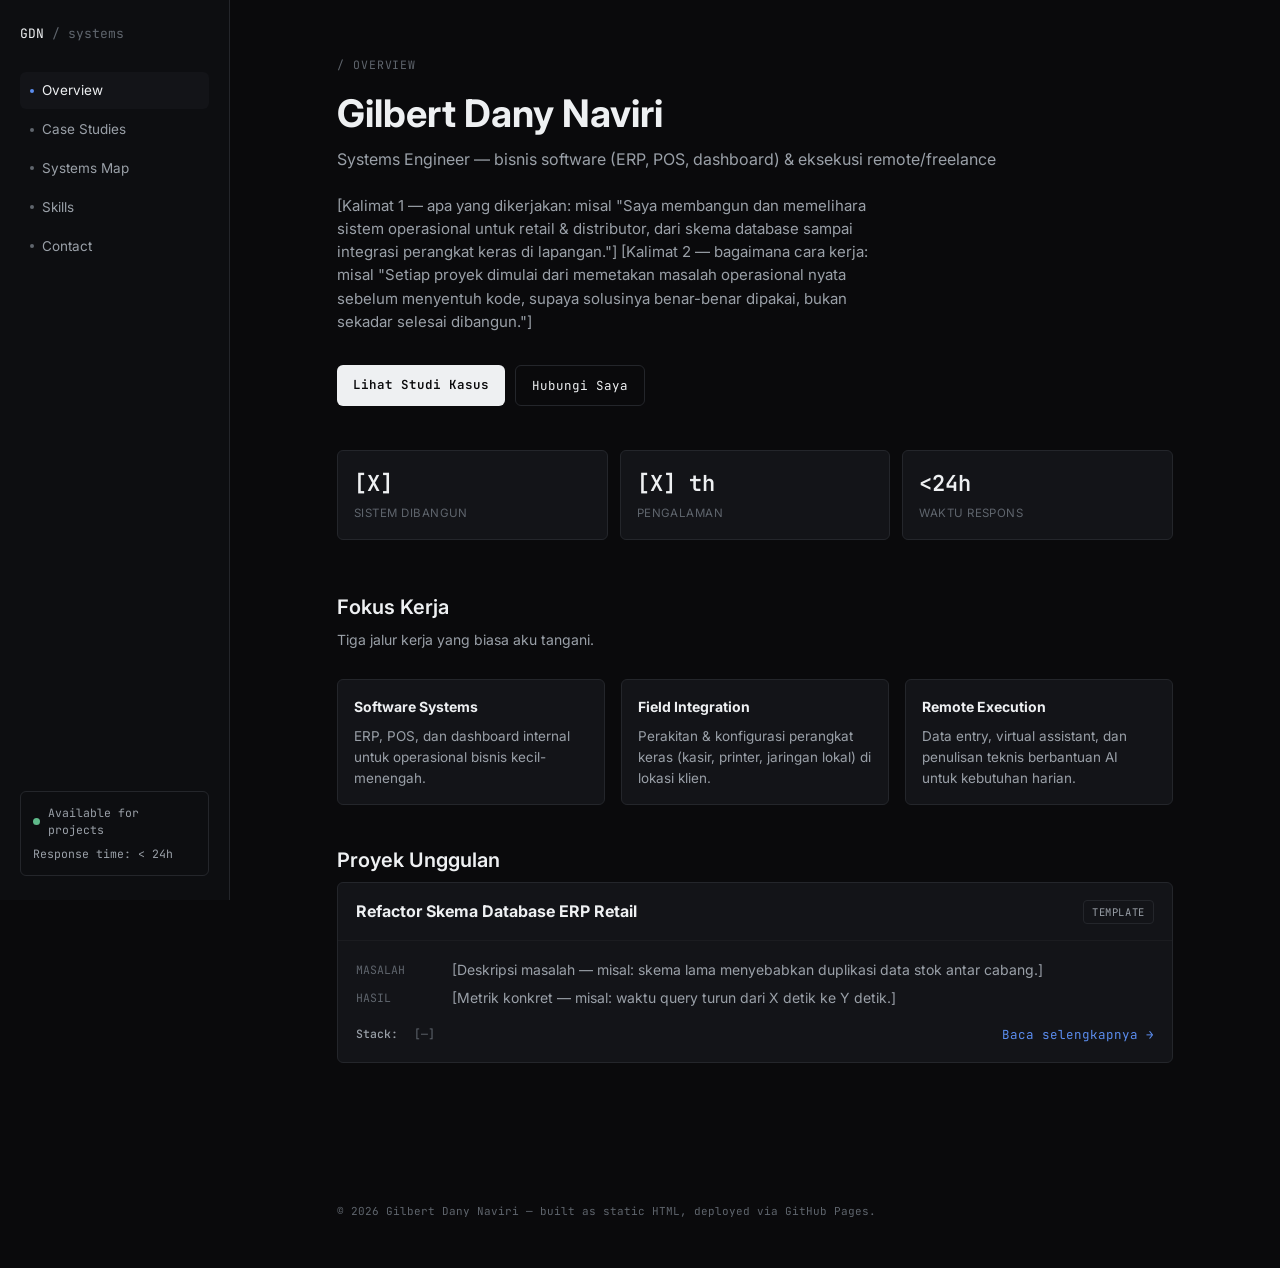
==== commit 93c5b904: "update" ====
--- a/index.html
+++ b/index.html
@@ -3,180 +3,22 @@
 <head>
 <meta charset="UTF-8">
 <meta name="viewport" content="width=device-width, initial-scale=1.0">
-<title>Gilbert Dany Naviri — Systems Engineer</title>
+<title>Gilbert Dany Naviri — Overview</title>
 <meta name="description" content="Software systems & end-to-end infrastructure — Gilbert Dany Naviri">
 <link rel="preconnect" href="https://fonts.googleapis.com">
 <link href="https://fonts.googleapis.com/css2?family=Inter:wght@400;500;600;700&family=JetBrains+Mono:wght@400;500;600&display=swap" rel="stylesheet">
-<style>
-  :root{
-    --bg:#0a0a0c;
-    --bg-elevated:#131418;
-    --sidebar:#0d0e11;
-    --border:#24262b;
-    --border-soft:#1b1c20;
-    --text:#eef0f2;
-    --text-2:#9aa0a8;
-    --text-3:#5f656d;
-    --accent:#5b8def;
-    --ok:#5fb98a;
-    --radius:6px;
-    --sidebar-w:230px;
-  }
-  *{box-sizing:border-box;}
-  html{scroll-behavior:smooth;}
-  body{
-    margin:0; background:var(--bg); color:var(--text);
-    font-family:'Inter', sans-serif; line-height:1.55;
-    -webkit-font-smoothing:antialiased;
-  }
-  .mono{font-family:'JetBrains Mono', monospace;}
-  a{color:var(--accent); text-decoration:none;}
-  a:hover{text-decoration:underline;}
-  ::selection{background:var(--accent); color:#0a0a0c;}
-  a:focus-visible, button:focus-visible{outline:2px solid var(--accent); outline-offset:2px;}
-  @media (prefers-reduced-motion: reduce){ *{transition:none !important; animation:none !important;} }
-
-  .shell{display:flex; min-height:100vh;}
-
-  .sidebar{
-    width:var(--sidebar-w); flex-shrink:0;
-    background:var(--sidebar); border-right:1px solid var(--border);
-    position:sticky; top:0; height:100vh; overflow-y:auto;
-    padding:24px 20px; display:flex; flex-direction:column; gap:28px;
-  }
-  .brand{font-family:'JetBrains Mono', monospace; font-size:13px; color:var(--text);}
-  .brand .dim{color:var(--text-3);}
-  nav.side-nav{display:flex; flex-direction:column; gap:2px;}
-  nav.side-nav a{
-    color:var(--text-2); font-size:13.5px; padding:8px 10px; border-radius:var(--radius);
-    display:flex; align-items:center; gap:8px; text-decoration:none;
-  }
-  nav.side-nav a:hover{background:var(--bg-elevated); color:var(--text);}
-  nav.side-nav a .dot{width:4px; height:4px; border-radius:50%; background:var(--text-3);}
-
-  .status-box{
-    margin-top:auto; border:1px solid var(--border); border-radius:var(--radius);
-    padding:12px; font-family:'JetBrains Mono', monospace; font-size:11.5px; color:var(--text-2);
-  }
-  .status-box .row{display:flex; align-items:center; gap:8px; margin-bottom:6px;}
-  .status-box .row:last-child{margin-bottom:0;}
-  .pulse{width:7px; height:7px; border-radius:50%; background:var(--ok); flex-shrink:0;}
-
-  @media (max-width:880px){
-    .shell{flex-direction:column;}
-    .sidebar{
-      width:100%; height:auto; position:static; flex-direction:row;
-      align-items:center; overflow-x:auto; padding:14px 18px; gap:24px;
-    }
-    nav.side-nav{flex-direction:row; gap:4px;}
-    .status-box{margin-top:0; margin-left:auto; white-space:nowrap;}
-  }
-
-  main{flex:1; min-width:0;}
-  .container{max-width:900px; margin:0 auto; padding:56px 32px 96px;}
-  @media (max-width:640px){ .container{padding:36px 18px 72px;} }
-
-  section{scroll-margin-top:24px; padding-top:56px;}
-  section:first-of-type{padding-top:0;}
-
-  .eyebrow{
-    font-family:'JetBrains Mono', monospace; font-size:11.5px; letter-spacing:0.08em;
-    text-transform:uppercase; color:var(--text-3); margin-bottom:10px;
-  }
-  h1.name{font-size:clamp(28px,4vw,38px); font-weight:700; margin:0 0 4px; color:var(--text);}
-  .role{font-size:16px; color:var(--text-2); margin:0 0 22px;}
-  p.lead{color:var(--text-2); max-width:560px; font-size:15px; margin:0 0 32px;}
-
-  .cta-row{display:flex; gap:10px; flex-wrap:wrap; margin-bottom:44px;}
-  .btn{
-    font-family:'JetBrains Mono', monospace; font-size:12.5px;
-    padding:10px 16px; border-radius:var(--radius); display:inline-block;
-  }
-  .btn.primary{background:var(--text); color:var(--bg); font-weight:600; text-decoration:none;}
-  .btn.ghost{border:1px solid var(--border); color:var(--text); text-decoration:none;}
-  .btn.ghost:hover{border-color:var(--accent); color:var(--accent);}
-
-  .stats{display:grid; grid-template-columns:repeat(3,1fr); gap:12px; margin-bottom:8px;}
-  @media (max-width:560px){ .stats{grid-template-columns:1fr 1fr;} }
-  .stat-card{
-    border:1px solid var(--border); border-radius:var(--radius); background:var(--bg-elevated);
-    padding:16px;
-  }
-  .stat-card .v{font-family:'JetBrains Mono', monospace; font-size:22px; font-weight:600; color:var(--text);}
-  .stat-card .l{font-size:11.5px; color:var(--text-3); margin-top:4px; text-transform:uppercase; letter-spacing:0.04em;}
-
-  h2.section-title{
-    font-size:20px; font-weight:600; margin:0 0 6px; color:var(--text);
-  }
-  p.section-sub{color:var(--text-2); font-size:14px; margin:0 0 28px; max-width:560px;}
-
-  .case{
-    border:1px solid var(--border); border-radius:var(--radius); background:var(--bg-elevated);
-    margin-bottom:20px; overflow:hidden;
-  }
-  .case-head{
-    display:flex; align-items:center; justify-content:space-between; gap:12px;
-    padding:16px 18px; border-bottom:1px solid var(--border-soft);
-  }
-  .case-head h3{margin:0; font-size:16px; color:var(--text);}
-  .badge{
-    font-family:'JetBrains Mono', monospace; font-size:10.5px; letter-spacing:0.06em;
-    text-transform:uppercase; border:1px solid var(--border); color:var(--text-2);
-    padding:3px 8px; border-radius:4px; white-space:nowrap;
-  }
-  .case-body{padding:18px;}
-  .pAR{display:grid; grid-template-columns:80px 1fr; gap:6px 16px; margin-bottom:16px;}
-  .pAR .k{font-family:'JetBrains Mono', monospace; font-size:11.5px; color:var(--text-3); padding-top:2px;}
-  .pAR .v{font-size:14px; color:var(--text-2);}
-  .case-meta{
-    display:flex; gap:16px; flex-wrap:wrap; font-family:'JetBrains Mono', monospace; font-size:11.5px;
-    color:var(--text-3); border-top:1px dashed var(--border-soft); padding-top:12px;
-  }
-  .case-meta b{color:var(--text-2); font-weight:500;}
-
-  .diagram-panel{
-    border:1px solid var(--border); border-radius:var(--radius); background:var(--bg-elevated);
-    padding:20px; margin-bottom:28px;
-  }
-  .diagram-panel .cap{font-family:'JetBrains Mono', monospace; font-size:11.5px; color:var(--text-3); margin-bottom:14px;}
-  svg.flow text{font-family:'JetBrains Mono', monospace;}
-
-  .capability-grid{display:grid; grid-template-columns:1fr 1fr; gap:16px;}
-  @media (max-width:640px){ .capability-grid{grid-template-columns:1fr;} }
-  .cap-card{border:1px solid var(--border); border-radius:var(--radius); padding:16px; background:var(--bg-elevated);}
-  .cap-card h4{margin:0 0 8px; font-size:14px; color:var(--text);}
-  .cap-card p{margin:0; font-size:13.5px; color:var(--text-2);}
-
-  .skill-group{margin-bottom:20px;}
-  .skill-group .k{font-family:'JetBrains Mono', monospace; font-size:11.5px; color:var(--text-3); text-transform:uppercase; letter-spacing:0.05em; margin-bottom:10px;}
-  .tags{display:flex; flex-wrap:wrap; gap:8px;}
-  .tag-chip{
-    font-family:'JetBrains Mono', monospace; font-size:12px; border:1px solid var(--border);
-    color:var(--text-2); padding:6px 10px; border-radius:4px; background:var(--bg-elevated);
-  }
-
-  .contact-panel{
-    border:1px solid var(--border); border-radius:var(--radius); background:var(--bg-elevated);
-    padding:24px; display:flex; flex-wrap:wrap; gap:24px; justify-content:space-between; align-items:center;
-  }
-  .contact-list{display:flex; flex-direction:column; gap:10px;}
-  .contact-list a{color:var(--text); font-size:14.5px;}
-  .contact-list .k{font-family:'JetBrains Mono', monospace; font-size:11px; color:var(--text-3); text-transform:uppercase; letter-spacing:0.06em; display:block; margin-bottom:2px;}
-
-  footer{padding:24px 32px 48px; font-family:'JetBrains Mono', monospace; font-size:11px; color:var(--text-3); max-width:900px; margin:0 auto;}
-</style>
+<link rel="stylesheet" href="style.css">
 </head>
 <body>
-
 <div class="shell">
   <aside class="sidebar">
     <div class="brand">GDN<span class="dim"> / systems</span></div>
     <nav class="side-nav">
-      <a href="#overview"><span class="dot"></span>Overview</a>
-      <a href="#cases"><span class="dot"></span>Case Studies</a>
-      <a href="#systems-map"><span class="dot"></span>Systems Map</a>
-      <a href="#skills"><span class="dot"></span>Skills</a>
-      <a href="#contact"><span class="dot"></span>Contact</a>
+      <a href="index.html"><span class="dot"></span>Overview</a>
+      <a href="case-studies.html"><span class="dot"></span>Case Studies</a>
+      <a href="systems-map.html"><span class="dot"></span>Systems Map</a>
+      <a href="skills.html"><span class="dot"></span>Skills</a>
+      <a href="contact.html"><span class="dot"></span>Contact</a>
     </nav>
     <div class="status-box">
       <div class="row"><span class="pulse"></span>Available for projects</div>
@@ -186,178 +28,64 @@
 
   <main>
     <div class="container">
+      <div class="eyebrow">/ Overview</div>
+      <h1 class="name">Gilbert Dany Naviri</h1>
+      <p class="role">Systems Engineer — bisnis software (ERP, POS, dashboard) &amp; eksekusi remote/freelance</p>
+      <p class="lead">
+        [Kalimat 1 — apa yang dikerjakan: misal "Saya membangun dan memelihara sistem operasional
+        untuk retail &amp; distributor, dari skema database sampai integrasi perangkat keras di lapangan."]
+        [Kalimat 2 — bagaimana cara kerja: misal "Setiap proyek dimulai dari memetakan masalah operasional
+        nyata sebelum menyentuh kode, supaya solusinya benar-benar dipakai, bukan sekadar selesai dibangun."]
+      </p>
+      <div class="cta-row">
+        <a class="btn primary" href="case-studies.html">Lihat Studi Kasus</a>
+        <a class="btn ghost" href="contact.html">Hubungi Saya</a>
+      </div>
 
-      <section id="overview">
-        <div class="eyebrow">/ Overview</div>
-        <h1 class="name">Gilbert Dany Naviri</h1>
-        <p class="role">Systems Engineer — bisnis software (ERP, POS, dashboard) &amp; eksekusi remote/freelance</p>
-        <p class="lead">
-          [Tulis 2–3 kalimat: fokus kerja, jenis klien yang biasa ditangani, dan pendekatan kerja —
-          contoh: "Membangun dan memelihara sistem operasional untuk retail &amp; distributor —
-          dari skema database sampai integrasi perangkat keras di lapangan."]
-        </p>
-        <div class="cta-row">
-          <a class="btn primary" href="#cases">Lihat Studi Kasus</a>
-          <a class="btn ghost" href="#contact">Hubungi Saya</a>
+      <div class="stats">
+        <div class="stat-card"><div class="v mono">[X]</div><div class="l">Sistem dibangun</div></div>
+        <div class="stat-card"><div class="v mono">[X] th</div><div class="l">Pengalaman</div></div>
+        <div class="stat-card"><div class="v mono">&lt;24h</div><div class="l">Waktu respons</div></div>
+      </div>
+
+      <div style="height:44px"></div>
+
+      <h2 class="section-title">Fokus Kerja</h2>
+      <p class="section-sub">Tiga jalur kerja yang biasa aku tangani.</p>
+      <div class="capability-grid" style="grid-template-columns:repeat(3,1fr); margin-bottom:40px;">
+        <div class="cap-card">
+          <h4>Software Systems</h4>
+          <p>ERP, POS, dan dashboard internal untuk operasional bisnis kecil-menengah.</p>
         </div>
+        <div class="cap-card">
+          <h4>Field Integration</h4>
+          <p>Perakitan &amp; konfigurasi perangkat keras (kasir, printer, jaringan lokal) di lokasi klien.</p>
+        </div>
+        <div class="cap-card">
+          <h4>Remote Execution</h4>
+          <p>Data entry, virtual assistant, dan penulisan teknis berbantuan AI untuk kebutuhan harian.</p>
+        </div>
+      </div>
 
-        <div class="stats">
-          <div class="stat-card">
-            <div class="v mono">[X]</div>
-            <div class="l">Sistem dibangun</div>
+      <h2 class="section-title">Proyek Unggulan</h2>
+      <div class="case">
+        <div class="case-head"><h3>Refactor Skema Database ERP Retail</h3><span class="badge">TEMPLATE</span></div>
+        <div class="case-body">
+          <div class="pAR">
+            <div class="k">MASALAH</div><div class="v">[Deskripsi masalah — misal: skema lama menyebabkan duplikasi data stok antar cabang.]</div>
+            <div class="k">HASIL</div><div class="v">[Metrik konkret — misal: waktu query turun dari X detik ke Y detik.]</div>
           </div>
-          <div class="stat-card">
-            <div class="v mono">[X] th</div>
-            <div class="l">Pengalaman</div>
-          </div>
-          <div class="stat-card">
-            <div class="v mono">&lt;24h</div>
-            <div class="l">Waktu respons</div>
+          <div class="teaser-row">
+            <span class="case-meta" style="border-top:none; padding-top:0;"><b>Stack:</b> [—]</span>
+            <a class="teaser-link" href="case-studies.html">Baca selengkapnya →</a>
           </div>
         </div>
-      </section>
-
-      <section id="cases">
-        <h2 class="section-title">Studi Kasus</h2>
-        <p class="section-sub">Disusun dengan kerangka Masalah → Tindakan → Hasil. Ganti isi placeholder dengan detail proyek nyata.</p>
-
-        <div class="case">
-          <div class="case-head">
-            <h3>Refactor Skema Database ERP Retail</h3>
-            <span class="badge">TEMPLATE</span>
-          </div>
-          <div class="case-body">
-            <div class="pAR">
-              <div class="k">MASALAH</div><div class="v">[Deskripsi masalah — misal: skema lama menyebabkan duplikasi data stok antar cabang.]</div>
-              <div class="k">TINDAKAN</div><div class="v">[Langkah teknis — misal: normalisasi tabel, migrasi bertahap tanpa downtime.]</div>
-              <div class="k">HASIL</div><div class="v">[Metrik konkret — misal: waktu query turun dari X detik ke Y detik.]</div>
-            </div>
-            <div class="case-meta"><span><b>Stack:</b> [—]</span><span><b>Peran:</b> [—]</span><span><b>Link:</b> <a href="#">github.com/username/repo</a></span></div>
-          </div>
-        </div>
-
-        <div class="case">
-          <div class="case-head">
-            <h3>Otomatisasi Entri Jurnal &amp; Penyusutan Aset</h3>
-            <span class="badge">TEMPLATE</span>
-          </div>
-          <div class="case-body">
-            <div class="pAR">
-              <div class="k">MASALAH</div><div class="v">[Misal: entri jurnal manual rawan salah hitung penyusutan aset.]</div>
-              <div class="k">TINDAKAN</div><div class="v">[Misal: bangun modul rumus penyusutan otomatis + validasi entri.]</div>
-              <div class="k">HASIL</div><div class="v">[Misal: waktu tutup buku bulanan berkurang X jam.]</div>
-            </div>
-            <div class="case-meta"><span><b>Stack:</b> [—]</span><span><b>Peran:</b> [—]</span><span><b>Link:</b> <a href="#">github.com/username/repo</a></span></div>
-          </div>
-        </div>
-
-        <div class="case">
-          <div class="case-head">
-            <h3>Sistem POS &amp; Struktur Izin Berjenjang</h3>
-            <span class="badge">TEMPLATE</span>
-          </div>
-          <div class="case-body">
-            <div class="pAR">
-              <div class="k">MASALAH</div><div class="v">[Misal: staff kasir memiliki akses yang sama dengan manajer, rawan kesalahan/penyalahgunaan.]</div>
-              <div class="k">TINDAKAN</div><div class="v">[Misal: rancang struktur role Admin → Manajer → Kasir dengan izin bertingkat.]</div>
-              <div class="k">HASIL</div><div class="v">[Misal: insiden akses tidak sah turun ke nol dalam X bulan.]</div>
-            </div>
-            <div class="case-meta"><span><b>Stack:</b> [—]</span><span><b>Peran:</b> [—]</span><span><b>Link:</b> <a href="#">github.com/username/repo</a></span></div>
-          </div>
-        </div>
-      </section>
-
-      <section id="systems-map">
-        <h2 class="section-title">Systems Map</h2>
-        <p class="section-sub">Struktur izin berjenjang (contoh abstrak, tanpa kode klien) &amp; kapabilitas ujung-ke-ujung.</p>
-
-        <div class="diagram-panel">
-          <div class="cap">FIG. 1 — TIERED PERMISSION STRUCTURE</div>
-          <svg class="flow" viewBox="0 0 700 200" width="100%" height="auto" role="img" aria-label="Diagram struktur izin berjenjang: Admin di atas, Manajer di tengah, Kasir dan Read-only di bawah">
-            <rect x="290" y="10" width="120" height="40" rx="4" fill="none" stroke="#5b8def" stroke-width="1.2"/>
-            <text x="350" y="34" fill="#eef0f2" font-size="11" text-anchor="middle">ADMIN</text>
-
-            <line x1="350" y1="50" x2="350" y2="80" stroke="#24262b" stroke-width="1.2"/>
-
-            <rect x="290" y="80" width="120" height="40" rx="4" fill="none" stroke="#5f656d" stroke-width="1.2"/>
-            <text x="350" y="104" fill="#eef0f2" font-size="11" text-anchor="middle">MANAJER</text>
-
-            <line x1="350" y1="120" x2="350" y2="140" stroke="#24262b" stroke-width="1.2"/>
-            <line x1="180" y1="140" x2="520" y2="140" stroke="#24262b" stroke-width="1.2"/>
-            <line x1="180" y1="140" x2="180" y2="150" stroke="#24262b" stroke-width="1.2"/>
-            <line x1="520" y1="140" x2="520" y2="150" stroke="#24262b" stroke-width="1.2"/>
-
-            <rect x="120" y="150" width="120" height="40" rx="4" fill="none" stroke="#5f656d" stroke-width="1.2"/>
-            <text x="180" y="174" fill="#9aa0a8" font-size="10.5" text-anchor="middle">KASIR</text>
-
-            <rect x="460" y="150" width="120" height="40" rx="4" fill="none" stroke="#5f656d" stroke-width="1.2"/>
-            <text x="520" y="174" fill="#9aa0a8" font-size="10.5" text-anchor="middle">READ-ONLY</text>
-          </svg>
-        </div>
-
-        <div class="capability-grid">
-          <div class="cap-card">
-            <h4>Software → Hardware</h4>
-            <p>[Deskripsi kapabilitas: misal merakit dan mengonfigurasi perangkat kasir, printer struk, dan jaringan lokal untuk toko/distributor agar sistem ERP berjalan lancar di lapangan.]</p>
-          </div>
-          <div class="cap-card">
-            <h4>Integrasi Lapangan</h4>
-            <p>[Deskripsi: misal optimalisasi perangkat keras (server lokal/PC kasir) supaya sistem ERP ritel tetap responsif pada koneksi terbatas.]</p>
-          </div>
-        </div>
-      </section>
-
-      <section id="skills">
-        <h2 class="section-title">Skills</h2>
-        <div class="skill-group">
-          <div class="k">Backend &amp; Data</div>
-          <div class="tags">
-            <span class="tag-chip">Python</span>
-            <span class="tag-chip">SQL / Database Design</span>
-            <span class="tag-chip">API Integration</span>
-            <span class="tag-chip">[tambah skill]</span>
-          </div>
-        </div>
-        <div class="skill-group">
-          <div class="k">Sistem &amp; Infrastruktur</div>
-          <div class="tags">
-            <span class="tag-chip">ERP / POS Systems</span>
-            <span class="tag-chip">Setup Jaringan Lokal</span>
-            <span class="tag-chip">Konfigurasi Perangkat Keras</span>
-            <span class="tag-chip">[tambah skill]</span>
-          </div>
-        </div>
-        <div class="skill-group">
-          <div class="k">Remote Execution</div>
-          <div class="tags">
-            <span class="tag-chip">Data Entry</span>
-            <span class="tag-chip">Virtual Assistant</span>
-            <span class="tag-chip">Penulisan Teknis (AI-assisted)</span>
-            <span class="tag-chip">[tambah skill]</span>
-          </div>
-        </div>
-      </section>
-
-      <section id="contact">
-        <h2 class="section-title">Contact</h2>
-        <div class="contact-panel">
-          <div class="contact-list">
-            <div><span class="k">Email</span><a href="mailto:email@example.com">email@example.com</a></div>
-            <div><span class="k">LinkedIn</span><a href="https://www.linkedin.com/in/gilbertdn0522/" target="_blank" rel="noopener">linkedin.com/in/gilbertdn0522</a></div>
-            <div><span class="k">GitHub</span><a href="https://github.com/agtacomputerbali-oss" target="_blank" rel="noopener">github.com/agtacomputerbali-oss</a></div>
-          </div>
-          <a class="btn primary" href="mailto:email@example.com">Kirim Email</a>
-        </div>
-      </section>
+      </div>
 
     </div>
-
     <footer>© <span id="year"></span> Gilbert Dany Naviri — built as static HTML, deployed via GitHub Pages.</footer>
   </main>
 </div>
-
-<script>
-  document.getElementById('year').textContent = new Date().getFullYear();
-</script>
+<script src="script.js"></script>
 </body>
 </html>
--- a/style.css
+++ b/style.css
@@ -0,0 +1,156 @@
+:root{
+  --bg:#0a0a0c;
+  --bg-elevated:#131418;
+  --sidebar:#0d0e11;
+  --border:#24262b;
+  --border-soft:#1b1c20;
+  --text:#eef0f2;
+  --text-2:#9aa0a8;
+  --text-3:#5f656d;
+  --accent:#5b8def;
+  --ok:#5fb98a;
+  --radius:6px;
+  --sidebar-w:230px;
+}
+*{box-sizing:border-box;}
+html{scroll-behavior:smooth;}
+body{
+  margin:0; background:var(--bg); color:var(--text);
+  font-family:'Inter', sans-serif; line-height:1.55;
+  -webkit-font-smoothing:antialiased;
+}
+.mono{font-family:'JetBrains Mono', monospace;}
+a{color:var(--accent); text-decoration:none;}
+a:hover{text-decoration:underline;}
+::selection{background:var(--accent); color:#0a0a0c;}
+a:focus-visible, button:focus-visible{outline:2px solid var(--accent); outline-offset:2px;}
+@media (prefers-reduced-motion: reduce){ *{transition:none !important; animation:none !important;} }
+
+.shell{display:flex; min-height:100vh;}
+
+.sidebar{
+  width:var(--sidebar-w); flex-shrink:0;
+  background:var(--sidebar); border-right:1px solid var(--border);
+  position:sticky; top:0; height:100vh; overflow-y:auto;
+  padding:24px 20px; display:flex; flex-direction:column; gap:28px;
+}
+.brand{font-family:'JetBrains Mono', monospace; font-size:13px; color:var(--text);}
+.brand .dim{color:var(--text-3);}
+nav.side-nav{display:flex; flex-direction:column; gap:2px;}
+nav.side-nav a{
+  color:var(--text-2); font-size:13.5px; padding:8px 10px; border-radius:var(--radius);
+  display:flex; align-items:center; gap:8px; text-decoration:none;
+}
+nav.side-nav a:hover{background:var(--bg-elevated); color:var(--text);}
+nav.side-nav a.active{background:var(--bg-elevated); color:var(--text);}
+nav.side-nav a.active .dot{background:var(--accent);}
+nav.side-nav a .dot{width:4px; height:4px; border-radius:50%; background:var(--text-3); flex-shrink:0;}
+
+.status-box{
+  margin-top:auto; border:1px solid var(--border); border-radius:var(--radius);
+  padding:12px; font-family:'JetBrains Mono', monospace; font-size:11.5px; color:var(--text-2);
+}
+.status-box .row{display:flex; align-items:center; gap:8px; margin-bottom:6px;}
+.status-box .row:last-child{margin-bottom:0;}
+.pulse{width:7px; height:7px; border-radius:50%; background:var(--ok); flex-shrink:0;}
+
+@media (max-width:880px){
+  .shell{flex-direction:column;}
+  .sidebar{
+    width:100%; height:auto; position:static; flex-direction:row;
+    align-items:center; overflow-x:auto; padding:14px 18px; gap:24px;
+  }
+  nav.side-nav{flex-direction:row; gap:4px;}
+  .status-box{margin-top:0; margin-left:auto; white-space:nowrap;}
+}
+
+main{flex:1; min-width:0;}
+.container{max-width:900px; margin:0 auto; padding:56px 32px 96px;}
+@media (max-width:640px){ .container{padding:36px 18px 72px;} }
+
+.eyebrow{
+  font-family:'JetBrains Mono', monospace; font-size:11.5px; letter-spacing:0.08em;
+  text-transform:uppercase; color:var(--text-3); margin-bottom:10px;
+}
+h1.name{font-size:clamp(28px,4vw,38px); font-weight:700; margin:0 0 4px; color:var(--text);}
+.role{font-size:16px; color:var(--text-2); margin:0 0 22px;}
+p.lead{color:var(--text-2); max-width:560px; font-size:15px; margin:0 0 32px;}
+
+.cta-row{display:flex; gap:10px; flex-wrap:wrap; margin-bottom:44px;}
+.btn{
+  font-family:'JetBrains Mono', monospace; font-size:12.5px;
+  padding:10px 16px; border-radius:var(--radius); display:inline-block;
+}
+.btn.primary{background:var(--text); color:var(--bg); font-weight:600; text-decoration:none;}
+.btn.ghost{border:1px solid var(--border); color:var(--text); text-decoration:none;}
+.btn.ghost:hover{border-color:var(--accent); color:var(--accent);}
+
+.stats{display:grid; grid-template-columns:repeat(3,1fr); gap:12px; margin-bottom:8px;}
+@media (max-width:560px){ .stats{grid-template-columns:1fr 1fr;} }
+.stat-card{
+  border:1px solid var(--border); border-radius:var(--radius); background:var(--bg-elevated);
+  padding:16px;
+}
+.stat-card .v{font-family:'JetBrains Mono', monospace; font-size:22px; font-weight:600; color:var(--text);}
+.stat-card .l{font-size:11.5px; color:var(--text-3); margin-top:4px; text-transform:uppercase; letter-spacing:0.04em;}
+
+h2.section-title{font-size:20px; font-weight:600; margin:0 0 6px; color:var(--text);}
+p.section-sub{color:var(--text-2); font-size:14px; margin:0 0 28px; max-width:560px;}
+
+.case{
+  border:1px solid var(--border); border-radius:var(--radius); background:var(--bg-elevated);
+  margin-bottom:20px; overflow:hidden;
+}
+.case-head{
+  display:flex; align-items:center; justify-content:space-between; gap:12px;
+  padding:16px 18px; border-bottom:1px solid var(--border-soft);
+}
+.case-head h3{margin:0; font-size:16px; color:var(--text);}
+.badge{
+  font-family:'JetBrains Mono', monospace; font-size:10.5px; letter-spacing:0.06em;
+  text-transform:uppercase; border:1px solid var(--border); color:var(--text-2);
+  padding:3px 8px; border-radius:4px; white-space:nowrap;
+}
+.case-body{padding:18px;}
+.pAR{display:grid; grid-template-columns:80px 1fr; gap:6px 16px; margin-bottom:16px;}
+.pAR .k{font-family:'JetBrains Mono', monospace; font-size:11.5px; color:var(--text-3); padding-top:2px;}
+.pAR .v{font-size:14px; color:var(--text-2);}
+.case-meta{
+  display:flex; gap:16px; flex-wrap:wrap; font-family:'JetBrains Mono', monospace; font-size:11.5px;
+  color:var(--text-3); border-top:1px dashed var(--border-soft); padding-top:12px;
+}
+.case-meta b{color:var(--text-2); font-weight:500;}
+
+.diagram-panel{
+  border:1px solid var(--border); border-radius:var(--radius); background:var(--bg-elevated);
+  padding:20px; margin-bottom:28px;
+}
+.diagram-panel .cap{font-family:'JetBrains Mono', monospace; font-size:11.5px; color:var(--text-3); margin-bottom:14px;}
+svg.flow text{font-family:'JetBrains Mono', monospace;}
+
+.capability-grid{display:grid; grid-template-columns:1fr 1fr; gap:16px;}
+@media (max-width:640px){ .capability-grid{grid-template-columns:1fr;} }
+.cap-card{border:1px solid var(--border); border-radius:var(--radius); padding:16px; background:var(--bg-elevated);}
+.cap-card h4{margin:0 0 8px; font-size:14px; color:var(--text);}
+.cap-card p{margin:0; font-size:13.5px; color:var(--text-2);}
+
+.skill-group{margin-bottom:20px;}
+.skill-group .k{font-family:'JetBrains Mono', monospace; font-size:11.5px; color:var(--text-3); text-transform:uppercase; letter-spacing:0.05em; margin-bottom:10px;}
+.tags{display:flex; flex-wrap:wrap; gap:8px;}
+.tag-chip{
+  font-family:'JetBrains Mono', monospace; font-size:12px; border:1px solid var(--border);
+  color:var(--text-2); padding:6px 10px; border-radius:4px; background:var(--bg-elevated);
+}
+
+.contact-panel{
+  border:1px solid var(--border); border-radius:var(--radius); background:var(--bg-elevated);
+  padding:24px; display:flex; flex-wrap:wrap; gap:24px; justify-content:space-between; align-items:center;
+}
+.contact-list{display:flex; flex-direction:column; gap:10px;}
+.contact-list a{color:var(--text); font-size:14.5px;}
+.contact-list .k{font-family:'JetBrains Mono', monospace; font-size:11px; color:var(--text-3); text-transform:uppercase; letter-spacing:0.06em; display:block; margin-bottom:2px;}
+
+footer{padding:24px 32px 48px; font-family:'JetBrains Mono', monospace; font-size:11px; color:var(--text-3); max-width:900px; margin:0 auto;}
+
+.teaser-row{display:flex; align-items:center; justify-content:space-between; gap:12px; margin-top:10px;}
+.teaser-link{font-family:'JetBrains Mono', monospace; font-size:12.5px; white-space:nowrap;}
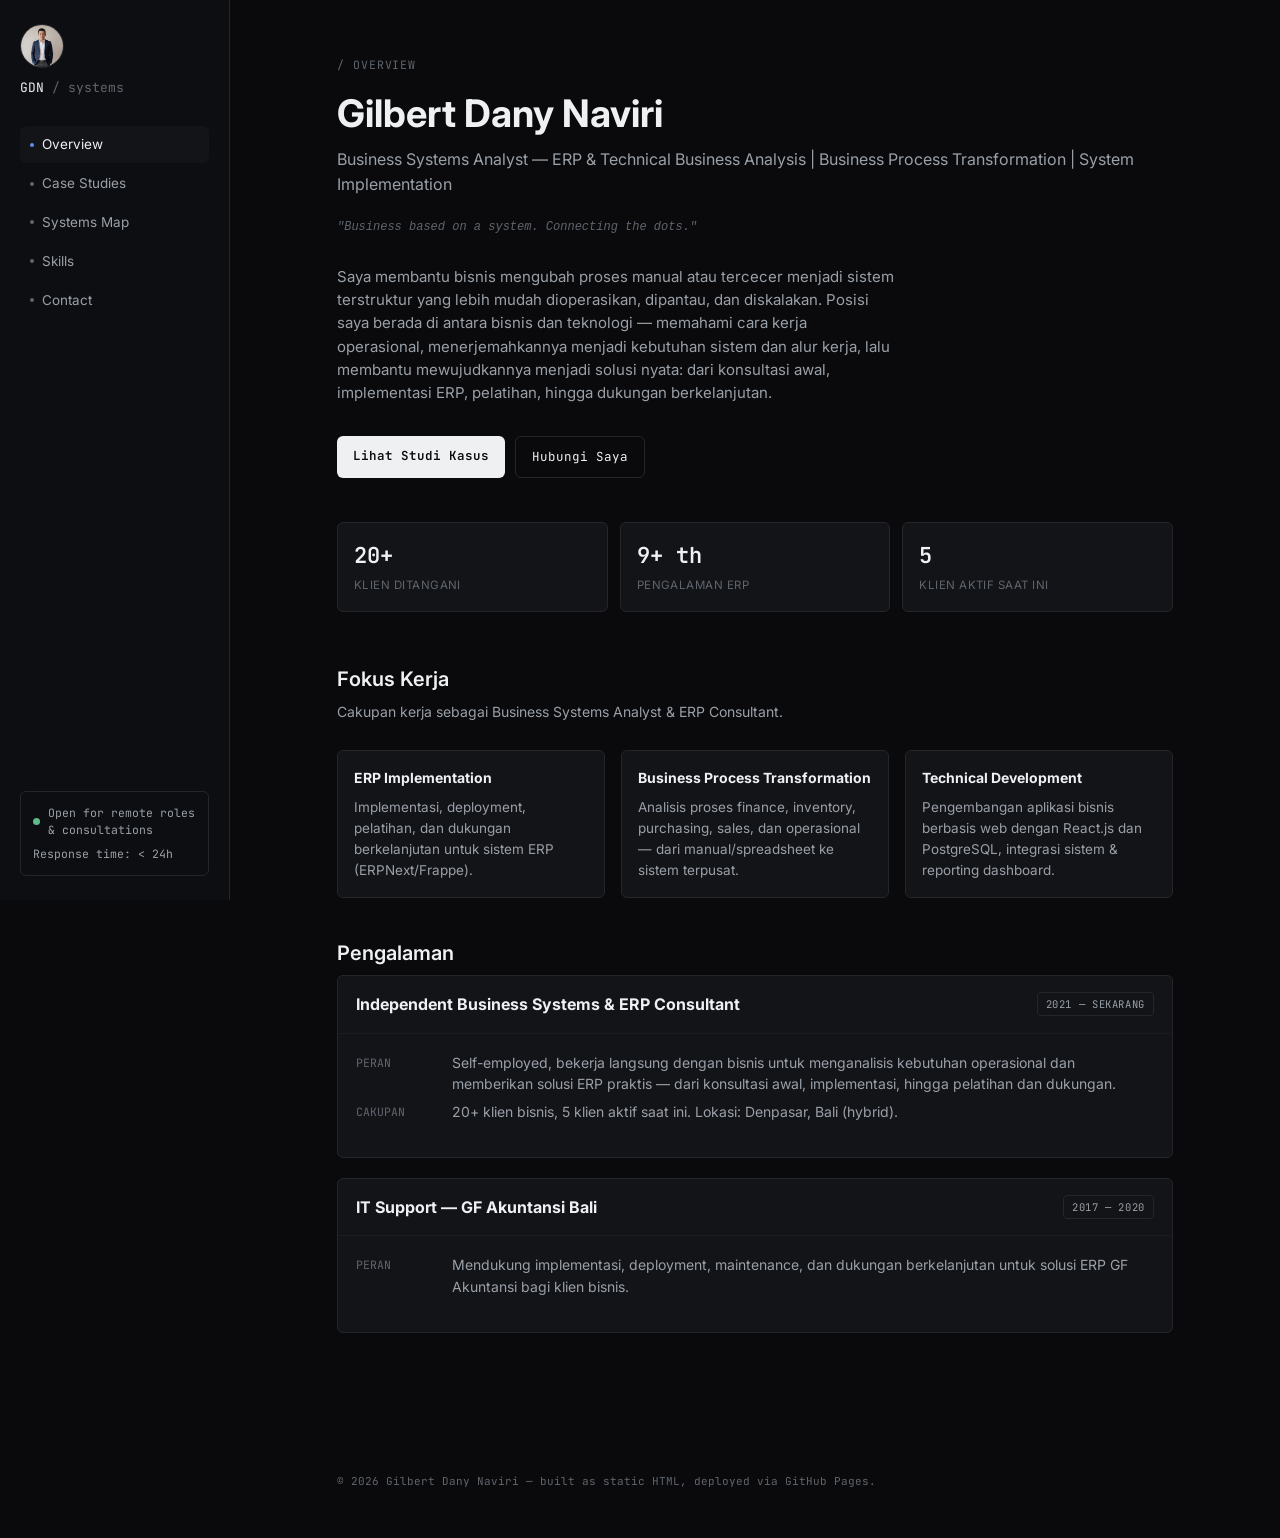
==== commit b135e376: "profile" ====
--- a/index.html
+++ b/index.html
@@ -3,8 +3,8 @@
 <head>
 <meta charset="UTF-8">
 <meta name="viewport" content="width=device-width, initial-scale=1.0">
-<title>Gilbert Dany Naviri — Overview</title>
-<meta name="description" content="Software systems & end-to-end infrastructure — Gilbert Dany Naviri">
+<title>Gilbert Dany Naviri — Business Systems Analyst</title>
+<meta name="description" content="Business Systems Analyst — ERP & Technical Business Analysis, Business Process Transformation, System Implementation">
 <link rel="preconnect" href="https://fonts.googleapis.com">
 <link href="https://fonts.googleapis.com/css2?family=Inter:wght@400;500;600;700&family=JetBrains+Mono:wght@400;500;600&display=swap" rel="stylesheet">
 <link rel="stylesheet" href="style.css">
@@ -12,7 +12,10 @@
 <body>
 <div class="shell">
   <aside class="sidebar">
-    <div class="brand">GDN<span class="dim"> / systems</span></div>
+    <div class="sidebar-header">
+      <img class="avatar" src="avatar.jpg" alt="Foto profil Gilbert Dany Naviri">
+      <div class="brand">GDN<span class="dim"> / systems</span></div>
+    </div>
     <nav class="side-nav">
       <a href="index.html"><span class="dot"></span>Overview</a>
       <a href="case-studies.html"><span class="dot"></span>Case Studies</a>
@@ -21,7 +24,7 @@
       <a href="contact.html"><span class="dot"></span>Contact</a>
     </nav>
     <div class="status-box">
-      <div class="row"><span class="pulse"></span>Available for projects</div>
+      <div class="row"><span class="pulse"></span>Open for remote roles &amp; consultations</div>
       <div class="row">Response time: &lt; 24h</div>
     </div>
   </aside>
@@ -30,12 +33,13 @@
     <div class="container">
       <div class="eyebrow">/ Overview</div>
       <h1 class="name">Gilbert Dany Naviri</h1>
-      <p class="role">Systems Engineer — bisnis software (ERP, POS, dashboard) &amp; eksekusi remote/freelance</p>
+      <p class="role">Business Systems Analyst — ERP &amp; Technical Business Analysis | Business Process Transformation | System Implementation</p>
+      <p class="motto">"Business based on a system. Connecting the dots."</p>
       <p class="lead">
-        [Kalimat 1 — apa yang dikerjakan: misal "Saya membangun dan memelihara sistem operasional
-        untuk retail &amp; distributor, dari skema database sampai integrasi perangkat keras di lapangan."]
-        [Kalimat 2 — bagaimana cara kerja: misal "Setiap proyek dimulai dari memetakan masalah operasional
-        nyata sebelum menyentuh kode, supaya solusinya benar-benar dipakai, bukan sekadar selesai dibangun."]
+        Saya membantu bisnis mengubah proses manual atau tercecer menjadi sistem terstruktur yang lebih mudah
+        dioperasikan, dipantau, dan diskalakan. Posisi saya berada di antara bisnis dan teknologi — memahami
+        cara kerja operasional, menerjemahkannya menjadi kebutuhan sistem dan alur kerja, lalu membantu
+        mewujudkannya menjadi solusi nyata: dari konsultasi awal, implementasi ERP, pelatihan, hingga dukungan berkelanjutan.
       </p>
       <div class="cta-row">
         <a class="btn primary" href="case-studies.html">Lihat Studi Kasus</a>
@@ -43,41 +47,45 @@
       </div>
 
       <div class="stats">
-        <div class="stat-card"><div class="v mono">[X]</div><div class="l">Sistem dibangun</div></div>
-        <div class="stat-card"><div class="v mono">[X] th</div><div class="l">Pengalaman</div></div>
-        <div class="stat-card"><div class="v mono">&lt;24h</div><div class="l">Waktu respons</div></div>
+        <div class="stat-card"><div class="v mono">20+</div><div class="l">Klien ditangani</div></div>
+        <div class="stat-card"><div class="v mono">9+ th</div><div class="l">Pengalaman ERP</div></div>
+        <div class="stat-card"><div class="v mono">5</div><div class="l">Klien aktif saat ini</div></div>
       </div>
 
       <div style="height:44px"></div>
 
       <h2 class="section-title">Fokus Kerja</h2>
-      <p class="section-sub">Tiga jalur kerja yang biasa aku tangani.</p>
+      <p class="section-sub">Cakupan kerja sebagai Business Systems Analyst &amp; ERP Consultant.</p>
       <div class="capability-grid" style="grid-template-columns:repeat(3,1fr); margin-bottom:40px;">
         <div class="cap-card">
-          <h4>Software Systems</h4>
-          <p>ERP, POS, dan dashboard internal untuk operasional bisnis kecil-menengah.</p>
+          <h4>ERP Implementation</h4>
+          <p>Implementasi, deployment, pelatihan, dan dukungan berkelanjutan untuk sistem ERP (ERPNext/Frappe).</p>
         </div>
         <div class="cap-card">
-          <h4>Field Integration</h4>
-          <p>Perakitan &amp; konfigurasi perangkat keras (kasir, printer, jaringan lokal) di lokasi klien.</p>
+          <h4>Business Process Transformation</h4>
+          <p>Analisis proses finance, inventory, purchasing, sales, dan operasional — dari manual/spreadsheet ke sistem terpusat.</p>
         </div>
         <div class="cap-card">
-          <h4>Remote Execution</h4>
-          <p>Data entry, virtual assistant, dan penulisan teknis berbantuan AI untuk kebutuhan harian.</p>
+          <h4>Technical Development</h4>
+          <p>Pengembangan aplikasi bisnis berbasis web dengan React.js dan PostgreSQL, integrasi sistem &amp; reporting dashboard.</p>
         </div>
       </div>
 
-      <h2 class="section-title">Proyek Unggulan</h2>
+      <h2 class="section-title">Pengalaman</h2>
       <div class="case">
-        <div class="case-head"><h3>Refactor Skema Database ERP Retail</h3><span class="badge">TEMPLATE</span></div>
+        <div class="case-head"><h3>Independent Business Systems &amp; ERP Consultant</h3><span class="badge">2021 — SEKARANG</span></div>
         <div class="case-body">
           <div class="pAR">
-            <div class="k">MASALAH</div><div class="v">[Deskripsi masalah — misal: skema lama menyebabkan duplikasi data stok antar cabang.]</div>
-            <div class="k">HASIL</div><div class="v">[Metrik konkret — misal: waktu query turun dari X detik ke Y detik.]</div>
+            <div class="k">PERAN</div><div class="v">Self-employed, bekerja langsung dengan bisnis untuk menganalisis kebutuhan operasional dan memberikan solusi ERP praktis — dari konsultasi awal, implementasi, hingga pelatihan dan dukungan.</div>
+            <div class="k">CAKUPAN</div><div class="v">20+ klien bisnis, 5 klien aktif saat ini. Lokasi: Denpasar, Bali (hybrid).</div>
           </div>
-          <div class="teaser-row">
-            <span class="case-meta" style="border-top:none; padding-top:0;"><b>Stack:</b> [—]</span>
-            <a class="teaser-link" href="case-studies.html">Baca selengkapnya →</a>
+        </div>
+      </div>
+      <div class="case">
+        <div class="case-head"><h3>IT Support — GF Akuntansi Bali</h3><span class="badge">2017 — 2020</span></div>
+        <div class="case-body">
+          <div class="pAR">
+            <div class="k">PERAN</div><div class="v">Mendukung implementasi, deployment, maintenance, dan dukungan berkelanjutan untuk solusi ERP GF Akuntansi bagi klien bisnis.</div>
           </div>
         </div>
       </div>
--- a/style.css
+++ b/style.css
@@ -154,3 +154,17 @@
 
 .teaser-row{display:flex; align-items:center; justify-content:space-between; gap:12px; margin-top:10px;}
 .teaser-link{font-family:'JetBrains Mono', monospace; font-size:12.5px; white-space:nowrap;}
+
+.avatar{
+  width:44px; height:44px; border-radius:50%; object-fit:cover;
+  border:1px solid var(--border); display:block; margin-bottom:10px;
+}
+.sidebar-header{display:flex; flex-direction:column;}
+@media (max-width:880px){
+  .sidebar-header{flex-direction:row; align-items:center; gap:10px;}
+  .avatar{margin-bottom:0;}
+}
+.motto{
+  font-family:'JetBrains Mono', monospace; font-size:12px; color:var(--text-3);
+  font-style:italic; margin:0 0 28px;
+}
